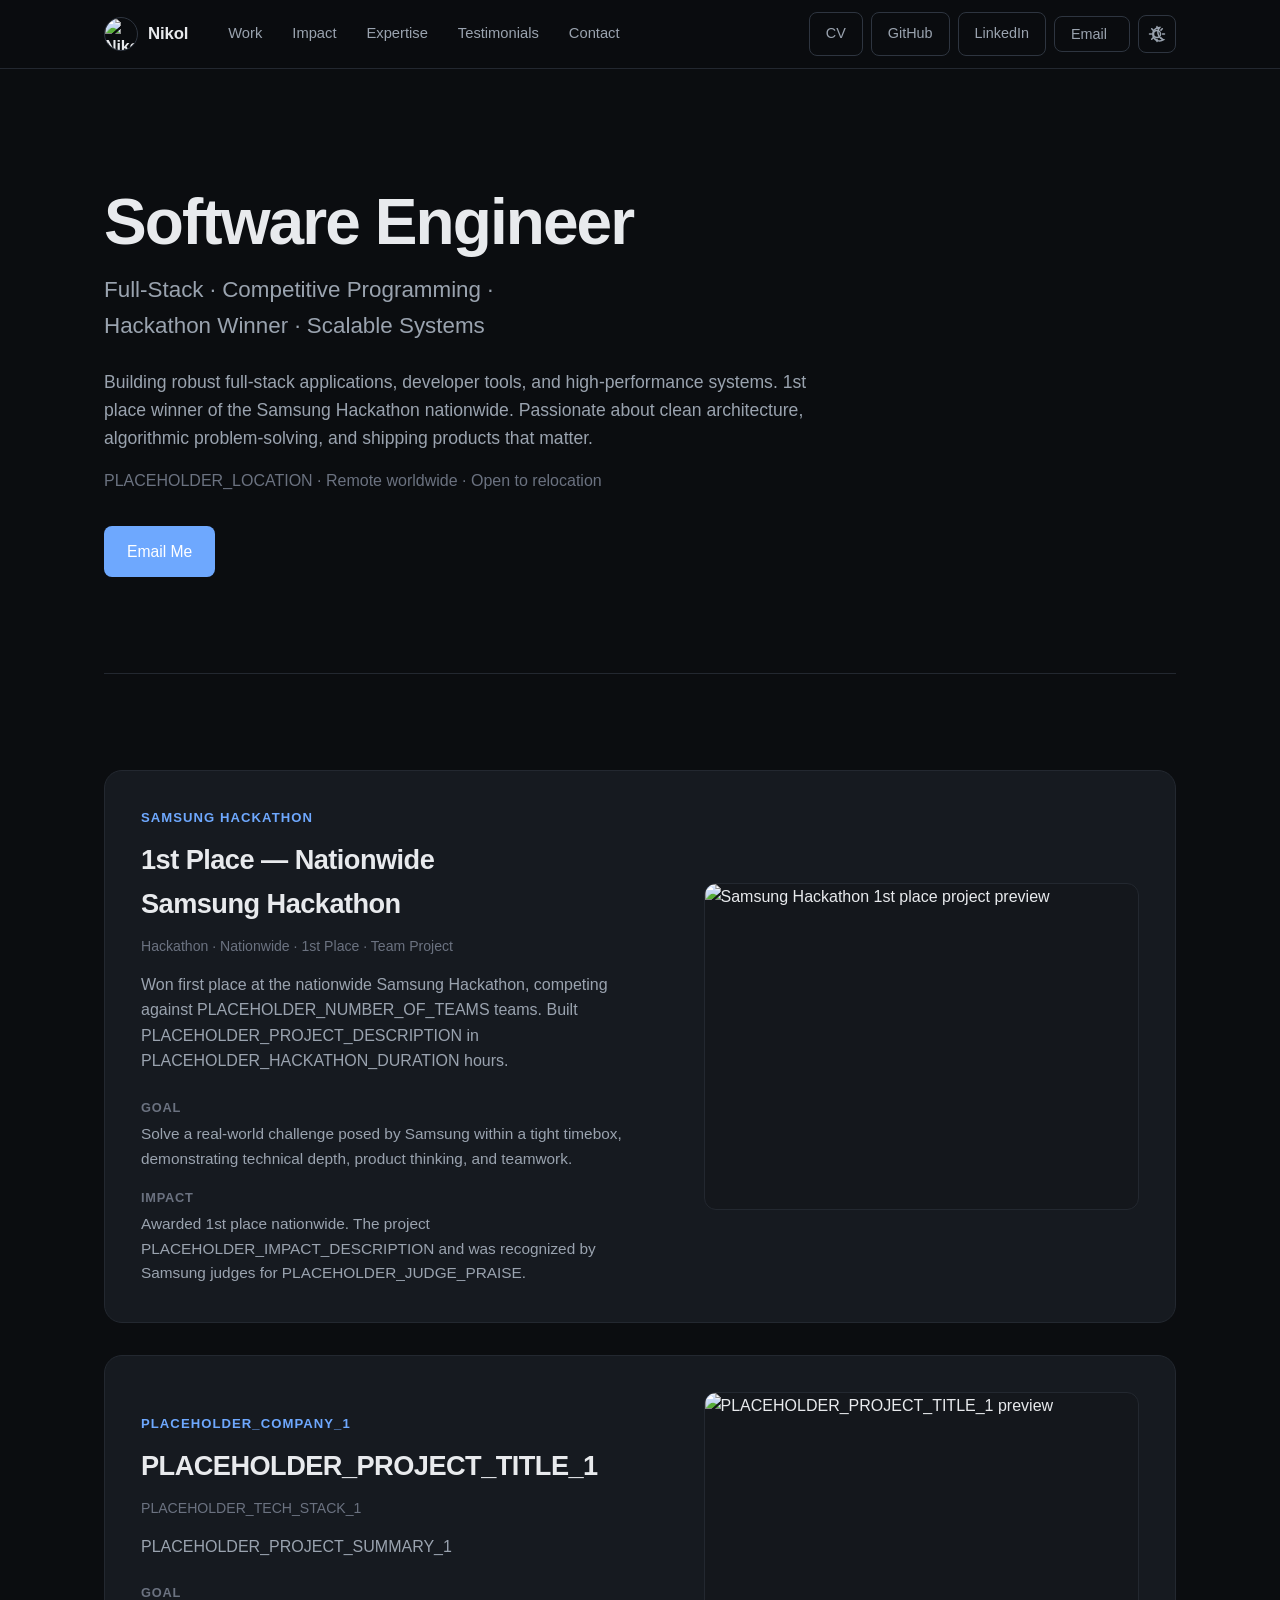
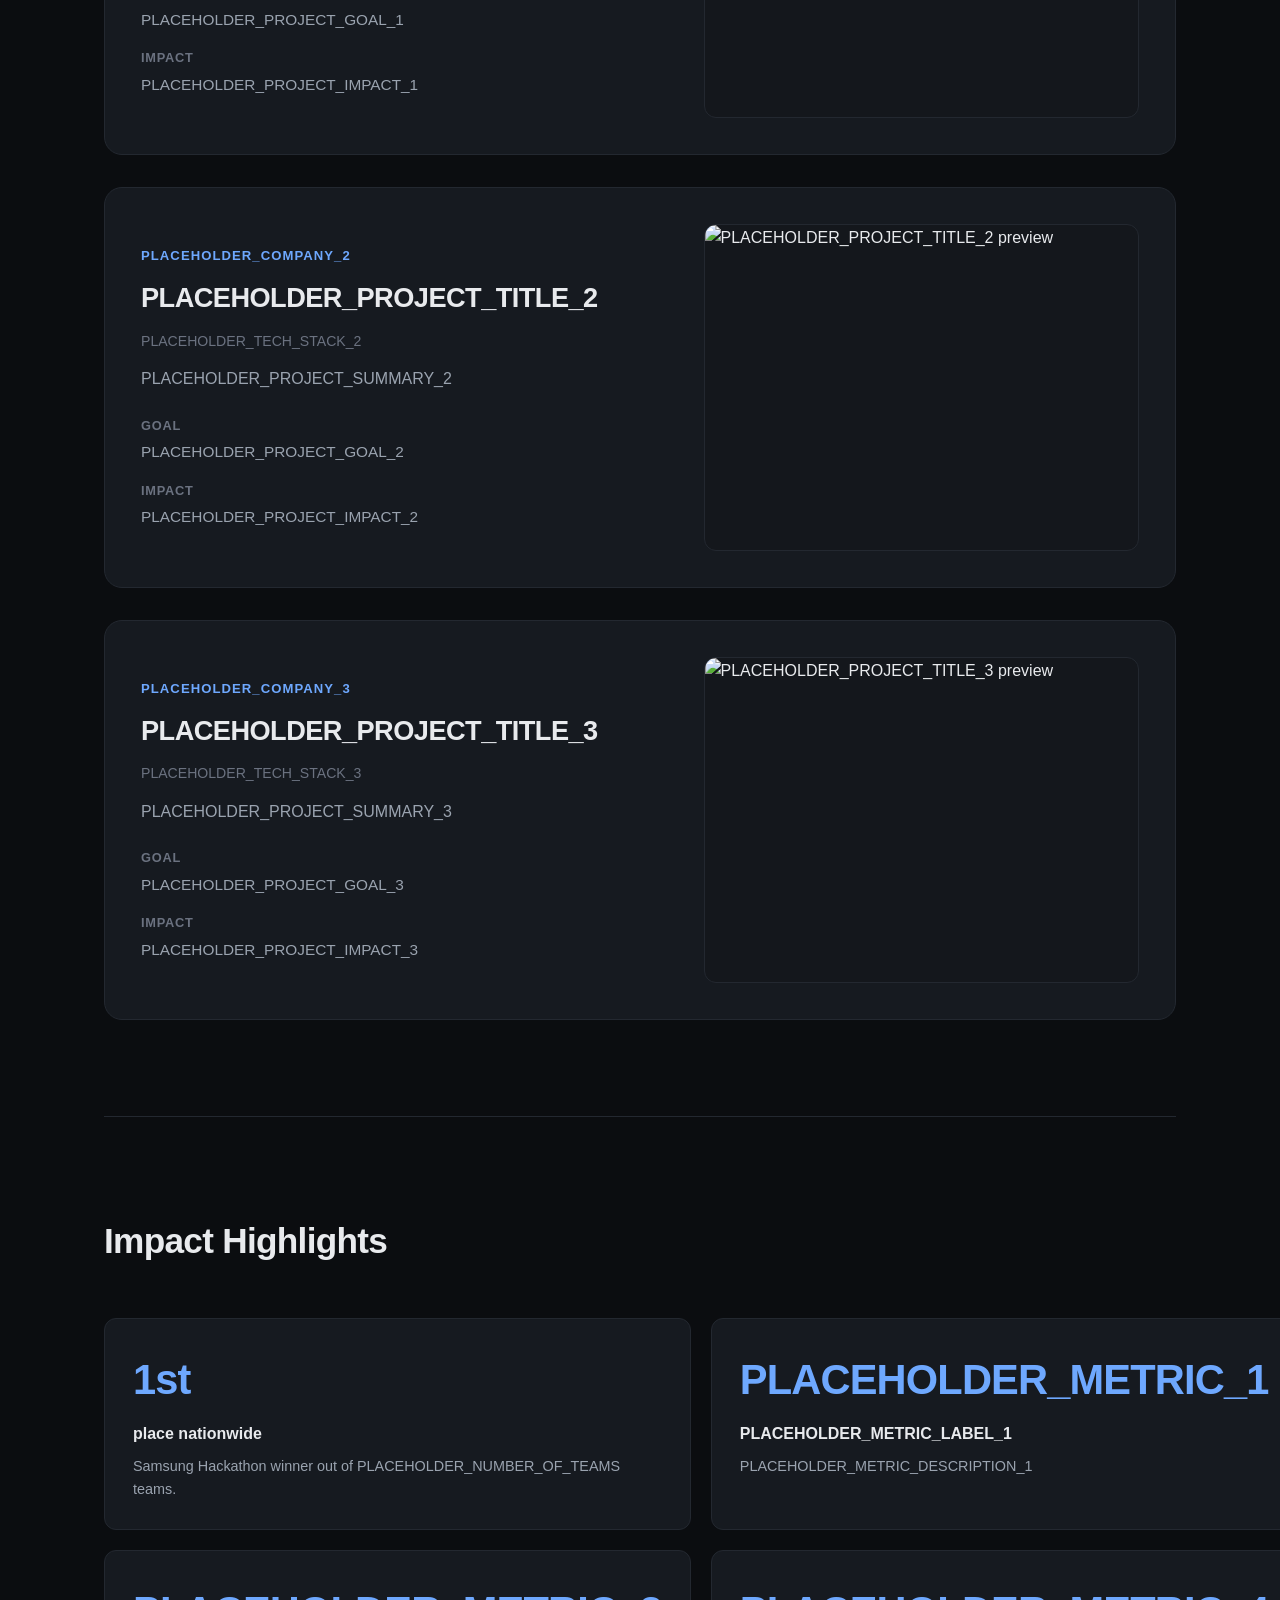
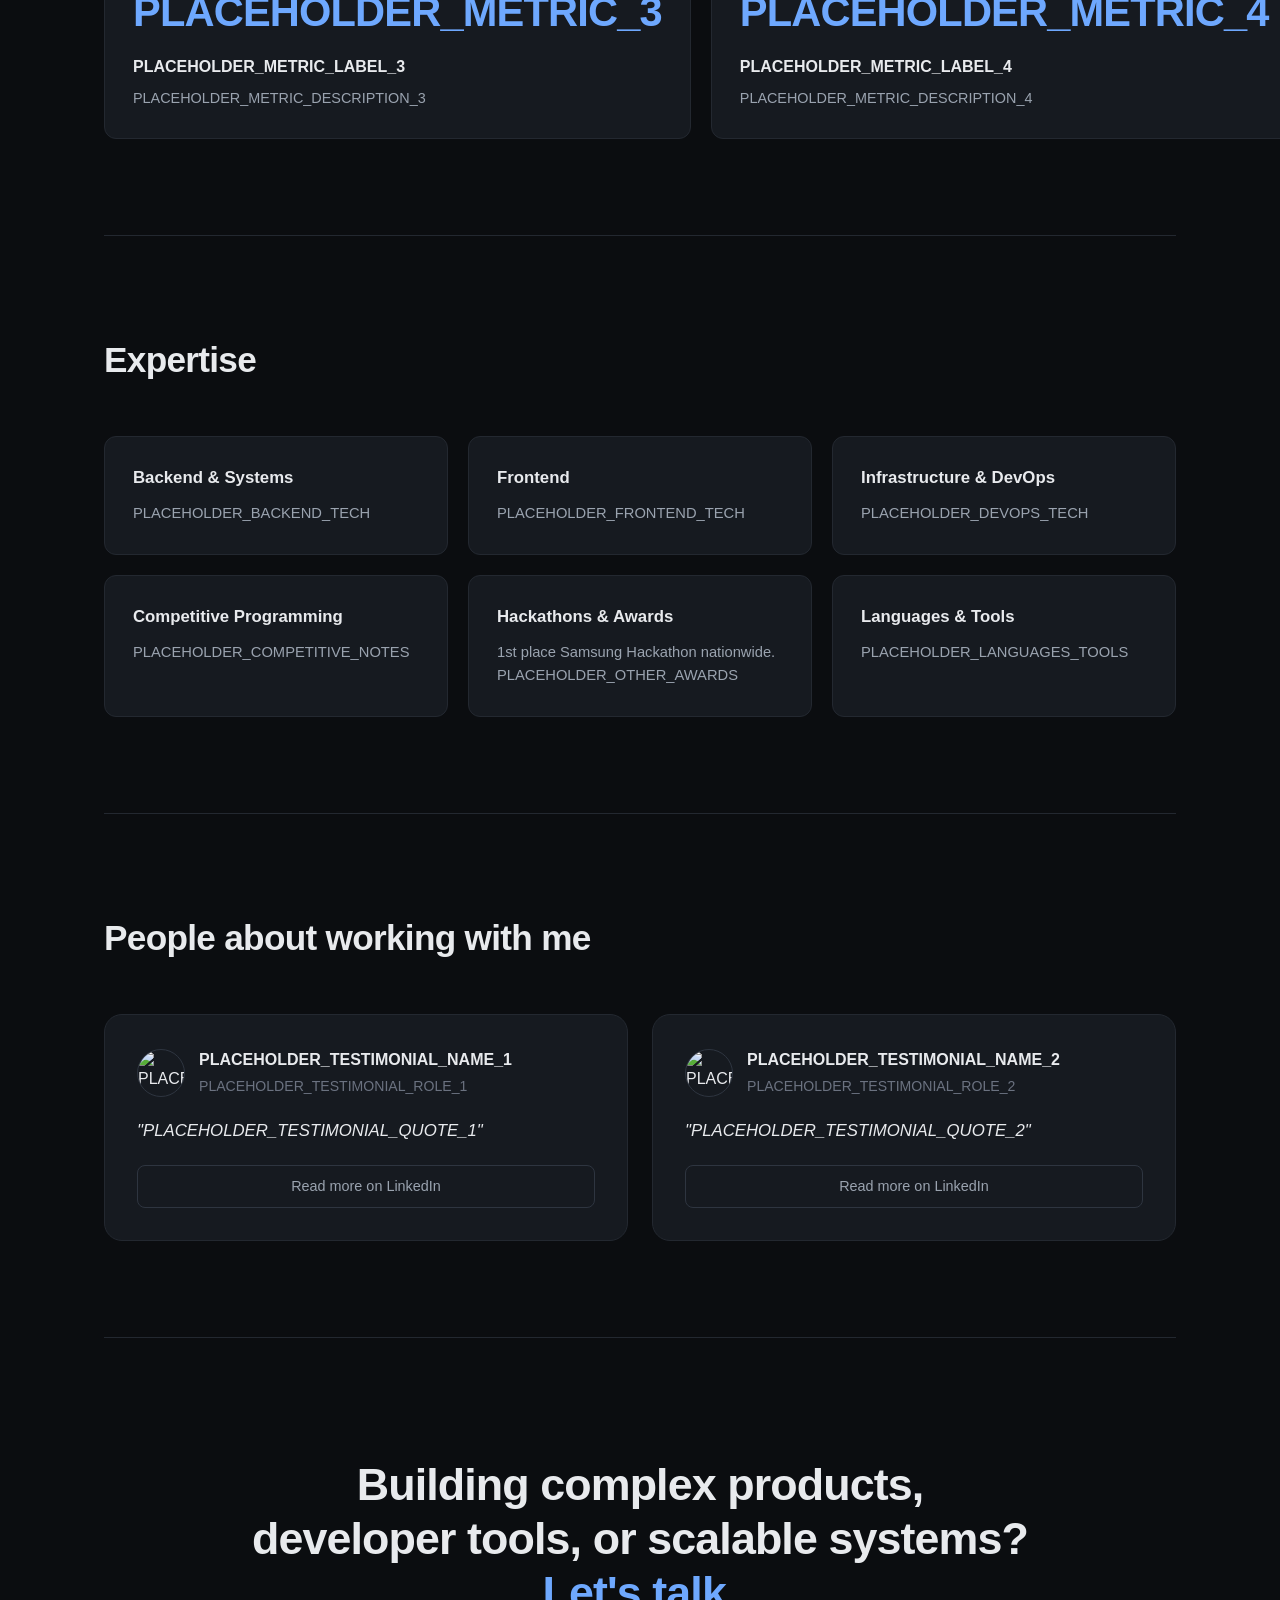
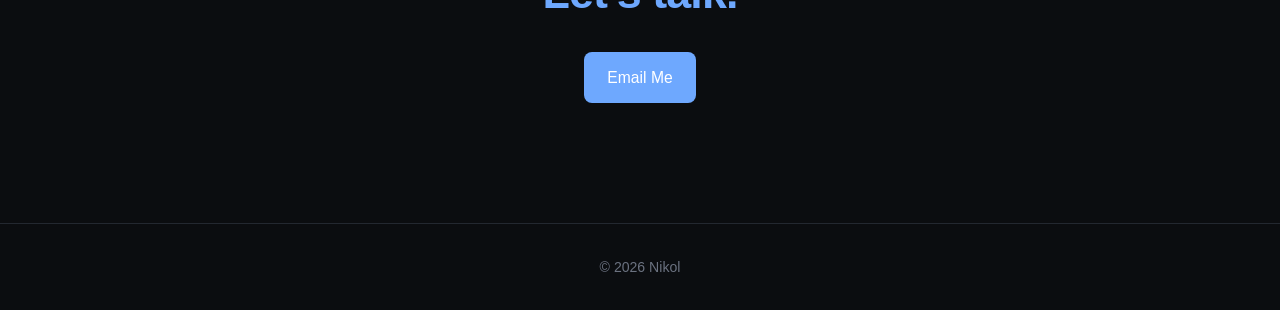
==== index.html @ 3303c915 "initial commit" ====
<!DOCTYPE html>
<html lang="en" data-theme="dark">

<head>
  <meta charset="UTF-8">
  <meta name="viewport" content="width=device-width, initial-scale=1">
  <title>Nikol — Software Engineer & Hackathon Winner</title>
  <meta name="description" content="Software engineer specializing in full-stack development, competitive programming, and award-winning hackathon projects. 1st place Samsung Hackathon nationwide.">
  <link rel="icon" type="image/png" href="./assets/images/favicon.png">
  <link rel="apple-touch-icon" href="./assets/images/favicon.png">
  <link rel="stylesheet" href="./css/style.css">
  <script>
    (() => {
      try {
        const storedTheme = window.localStorage.getItem('theme-preference');
        if (storedTheme === 'light' || storedTheme === 'dark') {
          document.documentElement.dataset.theme = storedTheme;
        } else {
          document.documentElement.removeAttribute('data-theme');
        }
      } catch {
        document.documentElement.removeAttribute('data-theme');
      }
    })();
  </script>
</head>

<body>
  <header class="site-header">
    <div class="header-inner">
      <a class="brand" href="./index.html" aria-label="Nikol home">
        <img class="brand-avatar" src="./assets/images/avatar.png" alt="Nikol">
        <span class="brand-name text-balance">Nikol</span>
      </a>
      <nav class="primary-nav" aria-label="Primary navigation">
        <a href="#work" class="nav-link">Work</a>
        <a href="#impact" class="nav-link">Impact</a>
        <a href="#expertise" class="nav-link">Expertise</a>
        <a href="#testimonials" class="nav-link">Testimonials</a>
        <a href="#contact" class="nav-link">Contact</a>
      </nav>
      <div class="header-actions" aria-label="Profile links">
        <a class="button button-ghost" href="./docs/" target="_blank" rel="noopener noreferrer">CV</a>
        <a class="button button-ghost" href="https://github.com/PLACEHOLDER_GITHUB_USERNAME" target="_blank" rel="noopener noreferrer">GitHub</a>
        <a class="button button-ghost" href="https://www.linkedin.com/in/PLACEHOLDER_LINKEDIN" target="_blank" rel="noopener noreferrer">LinkedIn</a>
        <button class="header-email-copy" type="button" aria-label="Copy email address" data-header-email-copy data-copy-email="PLACEHOLDER_EMAIL@example.com" data-copy-tooltip="Copy email" data-copy-state="">
          <span>Email</span>
          <span class="header-email-status" aria-live="polite" aria-atomic="true"></span>
        </button>
        <button type="button" class="theme-toggle" data-theme-toggle data-theme-state="dark" aria-label="Switch to light theme" title="Switch to light theme">
          <span class="theme-icon-stack" aria-hidden="true">
            <svg class="theme-icon theme-icon-sun" viewBox="0 0 20 20" fill="none">
              <circle cx="10" cy="10" r="3.5"></circle>
              <path d="M10 2.5v2M10 15.5v2M17.5 10h-2M4.5 10h-2M15.3 4.7l-1.4 1.4M6.1 13.9l-1.4 1.4M15.3 15.3l-1.4-1.4M6.1 6.1 4.7 4.7"></path>
            </svg>
            <svg class="theme-icon theme-icon-moon" viewBox="0 0 20 20" fill="none">
              <path d="M12.7 3.4a6.8 6.8 0 1 0 3.9 12.3A7.7 7.7 0 0 1 12.7 3.4Z"></path>
            </svg>
          </span>
        </button>
      </div>
      <div class="compact-actions">
        <button type="button" class="theme-toggle" data-theme-toggle data-theme-state="dark" aria-label="Switch to light theme" title="Switch to light theme">
          <span class="theme-icon-stack" aria-hidden="true">
            <svg class="theme-icon theme-icon-sun" viewBox="0 0 20 20" fill="none">
              <circle cx="10" cy="10" r="3.5"></circle>
              <path d="M10 2.5v2M10 15.5v2M17.5 10h-2M4.5 10h-2M15.3 4.7l-1.4 1.4M6.1 13.9l-1.4 1.4M15.3 15.3l-1.4-1.4M6.1 6.1 4.7 4.7"></path>
            </svg>
            <svg class="theme-icon theme-icon-moon" viewBox="0 0 20 20" fill="none">
              <path d="M12.7 3.4a6.8 6.8 0 1 0 3.9 12.3A7.7 7.7 0 0 1 12.7 3.4Z"></path>
            </svg>
          </span>
        </button>
        <button class="menu-toggle" type="button" aria-label="Open contact modal" aria-expanded="false" aria-controls="contact-dialog" data-contact-open>
          <span>Contacts +</span>
        </button>
      </div>
    </div>
  </header>

  <div class="contact-modal" id="contact-dialog" role="dialog" aria-modal="true" aria-labelledby="contact-dialog-title" data-contact-modal hidden>
    <div class="contact-modal-backdrop" data-contact-close></div>
    <div class="contact-modal-panel">
      <p id="contact-dialog-title" class="contact-modal-title">Contact</p>
      <button class="contact-modal-close" type="button" aria-label="Close contact modal" data-contact-close>Close —</button>
      <div class="contact-modal-links" aria-label="Contact links">
        <a class="contact-modal-item" href="./docs/" target="_blank" rel="noopener noreferrer" data-contact-link>CV</a>
        <a class="contact-modal-item" href="https://github.com/PLACEHOLDER_GITHUB_USERNAME" target="_blank" rel="noopener noreferrer" data-contact-link>GitHub</a>
        <a class="contact-modal-item" href="https://www.linkedin.com/in/PLACEHOLDER_LINKEDIN" target="_blank" rel="noopener noreferrer" data-contact-link>LinkedIn</a>
        <button class="contact-modal-item" type="button" data-contact-email-copy data-contact-email="PLACEHOLDER_EMAIL@example.com" aria-label="Copy email address">
          <span data-contact-email-label>Email</span>
          <span class="contact-modal-status" data-contact-email-status aria-live="polite" aria-atomic="true"></span>
        </button>
        <a class="contact-modal-item" href="https://t.me/PLACEHOLDER_TELEGRAM" target="_blank" rel="noopener noreferrer" data-contact-link>Telegram</a>
      </div>
    </div>
  </div>

  <main>
    <section class="hero" aria-labelledby="hero-title">
      <div class="hero-copy">
        <div class="hero-heading">
          <h1 id="hero-title" class="text-balance">Software&nbsp;Engineer</h1>
          <p class="hero-subheadline text-balance">Full-Stack · Competitive&nbsp;Programming · Hackathon&nbsp;Winner · Scalable&nbsp;Systems</p>
        </div>
        <p class="hero-body text-pretty">Building robust full-stack applications, developer tools, and high-performance systems. 1st place winner of the Samsung Hackathon nationwide. Passionate about clean architecture, algorithmic problem-solving, and shipping products that matter.</p>
        <p class="hero-availability text-body text-pretty">PLACEHOLDER_LOCATION · Remote worldwide · Open to relocation</p>
        <div class="hero-actions">
          <a class="button button-primary" href="mailto:PLACEHOLDER_EMAIL@example.com">Email Me</a>
        </div>
      </div>
    </section>

    <section class="page-section work-section" id="work" aria-labelledby="work-title">
      <h2 id="work-title" class="sr-only">Selected work</h2>
      <div class="case-list">

        <article class="case-card">
          <div class="case-text">
            <div class="case-intro">
              <p class="company-label">Samsung Hackathon</p>
              <h3 class="text-balance">1st Place — Nationwide Samsung Hackathon</h3>
              <p class="case-tags-text text-pretty">Hackathon · Nationwide · 1st Place · Team Project</p>
              <p class="case-summary text-pretty">Won first place at the nationwide Samsung Hackathon, competing against PLACEHOLDER_NUMBER_OF_TEAMS teams. Built PLACEHOLDER_PROJECT_DESCRIPTION in PLACEHOLDER_HACKATHON_DURATION hours.</p>
            </div>
            <dl>
              <div>
                <dt>Goal</dt>
                <dd class="text-pretty">Solve a real-world challenge posed by Samsung within a tight timebox, demonstrating technical depth, product thinking, and teamwork.</dd>
              </div>
              <div>
                <dt>Impact</dt>
                <dd class="text-pretty">Awarded 1st place nationwide. The project PLACEHOLDER_IMPACT_DESCRIPTION and was recognized by Samsung judges for PLACEHOLDER_JUDGE_PRAISE.</dd>
              </div>
            </dl>
          </div>
          <div class="case-media">
            <img src="./assets/images/cover-samsung-hackathon.png" alt="Samsung Hackathon 1st place project preview" loading="lazy">
          </div>
        </article>

        <article class="case-card">
          <div class="case-text">
            <div class="case-intro">
              <p class="company-label">PLACEHOLDER_COMPANY_1</p>
              <h3 class="text-balance">PLACEHOLDER_PROJECT_TITLE_1</h3>
              <p class="case-tags-text text-pretty">PLACEHOLDER_TECH_STACK_1</p>
              <p class="case-summary text-pretty">PLACEHOLDER_PROJECT_SUMMARY_1</p>
            </div>
            <dl>
              <div>
                <dt>Goal</dt>
                <dd class="text-pretty">PLACEHOLDER_PROJECT_GOAL_1</dd>
              </div>
              <div>
                <dt>Impact</dt>
                <dd class="text-pretty">PLACEHOLDER_PROJECT_IMPACT_1</dd>
              </div>
            </dl>
          </div>
          <div class="case-media">
            <img src="./assets/images/cover-project-1.png" alt="PLACEHOLDER_PROJECT_TITLE_1 preview" loading="lazy">
          </div>
        </article>

        <article class="case-card">
          <div class="case-text">
            <div class="case-intro">
              <p class="company-label">PLACEHOLDER_COMPANY_2</p>
              <h3 class="text-balance">PLACEHOLDER_PROJECT_TITLE_2</h3>
              <p class="case-tags-text text-pretty">PLACEHOLDER_TECH_STACK_2</p>
              <p class="case-summary text-pretty">PLACEHOLDER_PROJECT_SUMMARY_2</p>
            </div>
            <dl>
              <div>
                <dt>Goal</dt>
                <dd class="text-pretty">PLACEHOLDER_PROJECT_GOAL_2</dd>
              </div>
              <div>
                <dt>Impact</dt>
                <dd class="text-pretty">PLACEHOLDER_PROJECT_IMPACT_2</dd>
              </div>
            </dl>
          </div>
          <div class="case-media">
            <img src="./assets/images/cover-project-2.png" alt="PLACEHOLDER_PROJECT_TITLE_2 preview" loading="lazy">
          </div>
        </article>

        <article class="case-card">
          <div class="case-text">
            <div class="case-intro">
              <p class="company-label">PLACEHOLDER_COMPANY_3</p>
              <h3 class="text-balance">PLACEHOLDER_PROJECT_TITLE_3</h3>
              <p class="case-tags-text text-pretty">PLACEHOLDER_TECH_STACK_3</p>
              <p class="case-summary text-pretty">PLACEHOLDER_PROJECT_SUMMARY_3</p>
            </div>
            <dl>
              <div>
                <dt>Goal</dt>
                <dd class="text-pretty">PLACEHOLDER_PROJECT_GOAL_3</dd>
              </div>
              <div>
                <dt>Impact</dt>
                <dd class="text-pretty">PLACEHOLDER_PROJECT_IMPACT_3</dd>
              </div>
            </dl>
          </div>
          <div class="case-media">
            <img src="./assets/images/cover-project-3.png" alt="PLACEHOLDER_PROJECT_TITLE_3 preview" loading="lazy">
          </div>
        </article>

      </div>
    </section>

    <section class="page-section" id="impact" aria-labelledby="impact-title">
      <div class="section-header">
        <h2 id="impact-title" class="text-balance">Impact Highlights</h2>
      </div>
      <div class="impact-grid">
        <article class="impact-item">
          <strong class="text-balance">1st</strong>
          <h3 class="text-body text-balance">place nationwide</h3>
          <p class="text-pretty">Samsung Hackathon winner out of PLACEHOLDER_NUMBER_OF_TEAMS teams.</p>
        </article>
        <article class="impact-item">
          <strong class="text-balance">PLACEHOLDER_METRIC_1</strong>
          <h3 class="text-body text-balance">PLACEHOLDER_METRIC_LABEL_1</h3>
          <p class="text-pretty">PLACEHOLDER_METRIC_DESCRIPTION_1</p>
        </article>
        <article class="impact-item">
          <strong class="text-balance">PLACEHOLDER_METRIC_2</strong>
          <h3 class="text-body text-balance">PLACEHOLDER_METRIC_LABEL_2</h3>
          <p class="text-pretty">PLACEHOLDER_METRIC_DESCRIPTION_2</p>
        </article>
        <article class="impact-item">
          <strong class="text-balance">PLACEHOLDER_METRIC_3</strong>
          <h3 class="text-body text-balance">PLACEHOLDER_METRIC_LABEL_3</h3>
          <p class="text-pretty">PLACEHOLDER_METRIC_DESCRIPTION_3</p>
        </article>
        <article class="impact-item">
          <strong class="text-balance">PLACEHOLDER_METRIC_4</strong>
          <h3 class="text-body text-balance">PLACEHOLDER_METRIC_LABEL_4</h3>
          <p class="text-pretty">PLACEHOLDER_METRIC_DESCRIPTION_4</p>
        </article>
        <article class="impact-item">
          <strong class="text-balance">Full-Stack</strong>
          <h3 class="text-body text-balance">engineering</h3>
          <p class="text-pretty">End-to-end delivery from architecture to deployment.</p>
        </article>
      </div>
    </section>

    <section class="page-section" id="expertise" aria-labelledby="expertise-title">
      <div class="section-header">
        <h2 id="expertise-title" class="text-balance">Expertise</h2>
      </div>
      <div class="expertise-grid">
        <article class="expertise-item">
          <h3 class="text-body text-balance">Backend & Systems</h3>
          <p class="text-pretty">PLACEHOLDER_BACKEND_TECH</p>
        </article>
        <article class="expertise-item">
          <h3 class="text-body text-balance">Frontend</h3>
          <p class="text-pretty">PLACEHOLDER_FRONTEND_TECH</p>
        </article>
        <article class="expertise-item">
          <h3 class="text-body text-balance">Infrastructure & DevOps</h3>
          <p class="text-pretty">PLACEHOLDER_DEVOPS_TECH</p>
        </article>
        <article class="expertise-item">
          <h3 class="text-body text-balance">Competitive Programming</h3>
          <p class="text-pretty">PLACEHOLDER_COMPETITIVE_NOTES</p>
        </article>
        <article class="expertise-item">
          <h3 class="text-body text-balance">Hackathons & Awards</h3>
          <p class="text-pretty">1st place Samsung Hackathon nationwide. PLACEHOLDER_OTHER_AWARDS</p>
        </article>
        <article class="expertise-item">
          <h3 class="text-body text-balance">Languages & Tools</h3>
          <p class="text-pretty">PLACEHOLDER_LANGUAGES_TOOLS</p>
        </article>
      </div>
    </section>

    <section class="page-section testimonials-section" id="testimonials" aria-labelledby="testimonials-title">
      <div class="section-header">
        <h2 id="testimonials-title" class="text-balance">People about working with me</h2>
      </div>
      <div class="testimonial-list">
        <figure class="testimonial-card">
          <figcaption class="testimonial-person">
            <img class="testimonial-avatar" src="./assets/images/avatar-testimonial-1.png" alt="PLACEHOLDER_TESTIMONIAL_NAME_1" loading="lazy">
            <span>
              <strong class="text-balance">PLACEHOLDER_TESTIMONIAL_NAME_1</strong>
              <span class="text-pretty">PLACEHOLDER_TESTIMONIAL_ROLE_1</span>
            </span>
          </figcaption>
          <blockquote>
            <p class="text-pretty">"PLACEHOLDER_TESTIMONIAL_QUOTE_1"</p>
          </blockquote>
          <a class="button button-ghost" href="https://www.linkedin.com/in/PLACEHOLDER_LINKEDIN" target="_blank" rel="noopener noreferrer">Read more on LinkedIn</a>
        </figure>
        <figure class="testimonial-card">
          <figcaption class="testimonial-person">
            <img class="testimonial-avatar" src="./assets/images/avatar-testimonial-2.png" alt="PLACEHOLDER_TESTIMONIAL_NAME_2" loading="lazy">
            <span>
              <strong class="text-balance">PLACEHOLDER_TESTIMONIAL_NAME_2</strong>
              <span class="text-pretty">PLACEHOLDER_TESTIMONIAL_ROLE_2</span>
            </span>
          </figcaption>
          <blockquote>
            <p class="text-pretty">"PLACEHOLDER_TESTIMONIAL_QUOTE_2"</p>
          </blockquote>
          <a class="button button-ghost" href="https://www.linkedin.com/in/PLACEHOLDER_LINKEDIN" target="_blank" rel="noopener noreferrer">Read more on LinkedIn</a>
        </figure>
      </div>
    </section>

    <section class="cta-section" id="contact" aria-labelledby="cta-title">
      <div class="cta-heading">
        <h2 id="cta-title" class="text-balance">
          Building complex products,<br>
          developer tools, or scalable systems?<br>
          <span class="cta-accent">Let's talk.</span>
        </h2>
      </div>
      <a class="button button-primary" href="mailto:PLACEHOLDER_EMAIL@example.com">Email Me</a>
    </section>
  </main>

  <footer class="site-footer">
    <p>© 2026 Nikol</p>
  </footer>

  <script src="./js/main.js"></script>
</body>

</html>
---- css/style.css ----
/* ===== Design tokens ===== */
:root {
  --font-sans: "Inter", -apple-system, BlinkMacSystemFont, "Segoe UI", Roboto, Helvetica, Arial, sans-serif;
  --radius-sm: 8px;
  --radius-md: 12px;
  --radius-lg: 18px;
  --radius-xl: 28px;
  --max-width: 1120px;
  --header-height: 68px;
  --transition: 200ms cubic-bezier(0.4, 0, 0.2, 1);
}

/* Dark theme (default) */
:root,
[data-theme="dark"] {
  --bg: #0b0d10;
  --bg-elevated: #14171c;
  --bg-card: #161a20;
  --bg-card-hover: #1b2027;
  --border: #232830;
  --border-strong: #2e3540;
  --text: #e8eaed;
  --text-muted: #9aa3af;
  --text-subtle: #6b7280;
  --accent: #6ea8fe;
  --accent-strong: #4c8ef0;
  --accent-soft: rgba(110, 168, 254, 0.12);
  --shadow: 0 8px 30px rgba(0, 0, 0, 0.35);
  --shadow-sm: 0 2px 8px rgba(0, 0, 0, 0.25);
}

[data-theme="light"] {
  --bg: #f7f8fa;
  --bg-elevated: #ffffff;
  --bg-card: #ffffff;
  --bg-card-hover: #f3f5f8;
  --border: #e4e7ec;
  --border-strong: #d0d5dd;
  --text: #1a1f26;
  --text-muted: #5b6470;
  --text-subtle: #8a93a0;
  --accent: #2c6fd0;
  --accent-strong: #1f5bb5;
  --accent-soft: rgba(44, 111, 208, 0.1);
  --shadow: 0 8px 30px rgba(15, 23, 42, 0.08);
  --shadow-sm: 0 2px 8px rgba(15, 23, 42, 0.06);
}

/* ===== Reset ===== */
*,
*::before,
*::after {
  box-sizing: border-box;
  margin: 0;
  padding: 0;
}

html {
  scroll-behavior: smooth;
  scroll-padding-top: var(--header-height);
}

body {
  font-family: var(--font-sans);
  background: var(--bg);
  color: var(--text);
  line-height: 1.6;
  -webkit-font-smoothing: antialiased;
  -moz-osx-font-smoothing: grayscale;
  transition: background var(--transition), color var(--transition);
}

body.is-scroll-locked {
  overflow: hidden;
}

img {
  max-width: 100%;
  display: block;
}

a {
  color: inherit;
  text-decoration: none;
}

.sr-only {
  position: absolute;
  width: 1px;
  height: 1px;
  padding: 0;
  margin: -1px;
  overflow: hidden;
  clip: rect(0, 0, 0, 0);
  white-space: nowrap;
  border: 0;
}

.text-balance {
  text-wrap: balance;
}

.text-pretty {
  text-wrap: pretty;
}

.text-body {
  font-size: 1rem;
}

/* ===== Layout ===== */
main {
  max-width: var(--max-width);
  margin: 0 auto;
  padding: 0 24px;
}

.page-section {
  padding: 96px 0;
  border-top: 1px solid var(--border);
}

.section-header {
  margin-bottom: 48px;
}

.section-header h2 {
  font-size: clamp(1.6rem, 3vw, 2.2rem);
  font-weight: 700;
  letter-spacing: -0.02em;
}

/* ===== Header ===== */
.site-header {
  position: sticky;
  top: 0;
  z-index: 100;
  background: color-mix(in srgb, var(--bg) 85%, transparent);
  backdrop-filter: blur(12px);
  -webkit-backdrop-filter: blur(12px);
  border-bottom: 1px solid var(--border);
}

.header-inner {
  max-width: var(--max-width);
  margin: 0 auto;
  padding: 0 24px;
  height: var(--header-height);
  display: flex;
  align-items: center;
  gap: 20px;
}

.brand {
  display: flex;
  align-items: center;
  gap: 10px;
  font-weight: 700;
  letter-spacing: -0.01em;
}

.brand-avatar {
  width: 34px;
  height: 34px;
  border-radius: 50%;
  object-fit: cover;
  border: 1px solid var(--border-strong);
}

.brand-name {
  font-size: 1.05rem;
}

.primary-nav {
  display: flex;
  gap: 6px;
  margin-left: 8px;
}

.nav-link {
  padding: 8px 12px;
  border-radius: var(--radius-sm);
  font-size: 0.92rem;
  color: var(--text-muted);
  transition: color var(--transition), background var(--transition);
}

.nav-link:hover {
  color: var(--text);
  background: var(--bg-card-hover);
}

.header-actions {
  margin-left: auto;
  display: flex;
  align-items: center;
  gap: 8px;
}

.compact-actions {
  margin-left: auto;
  display: none;
  align-items: center;
  gap: 8px;
}

/* ===== Buttons ===== */
.button {
  display: inline-flex;
  align-items: center;
  justify-content: center;
  padding: 9px 16px;
  border-radius: var(--radius-sm);
  font-size: 0.9rem;
  font-weight: 500;
  border: 1px solid transparent;
  cursor: pointer;
  transition: background var(--transition), border-color var(--transition), color var(--transition), transform var(--transition);
  white-space: nowrap;
}

.button:hover {
  transform: translateY(-1px);
}

.button-primary {
  background: var(--accent);
  color: #fff;
  padding: 12px 22px;
  font-size: 0.98rem;
}

.button-primary:hover {
  background: var(--accent-strong);
}

.button-ghost {
  background: transparent;
  border-color: var(--border-strong);
  color: var(--text-muted);
}

.button-ghost:hover {
  border-color: var(--accent);
  color: var(--text);
}

/* ===== Email copy button ===== */
.header-email-copy {
  display: inline-flex;
  align-items: center;
  gap: 6px;
  padding: 9px 16px;
  border-radius: var(--radius-sm);
  font-size: 0.9rem;
  font-weight: 500;
  border: 1px solid var(--border-strong);
  background: transparent;
  color: var(--text-muted);
  cursor: pointer;
  transition: border-color var(--transition), color var(--transition);
}

.header-email-copy:hover {
  border-color: var(--accent);
  color: var(--text);
}

.header-email-status {
  font-size: 0.8rem;
  color: var(--accent);
}

/* ===== Theme toggle ===== */
.theme-toggle {
  display: inline-flex;
  align-items: center;
  justify-content: center;
  width: 38px;
  height: 38px;
  border-radius: var(--radius-sm);
  border: 1px solid var(--border-strong);
  background: transparent;
  color: var(--text-muted);
  cursor: pointer;
  transition: border-color var(--transition), color var(--transition);
}

.theme-toggle:hover {
  border-color: var(--accent);
  color: var(--text);
}

.theme-icon-stack {
  position: relative;
  width: 20px;
  height: 20px;
}

.theme-icon {
  position: absolute;
  inset: 0;
  width: 20px;
  height: 20px;
  stroke: currentColor;
  stroke-width: 1.5;
  stroke-linecap: round;
  transition: opacity var(--transition), transform var(--transition);
}

[data-theme="dark"] .theme-icon-sun {
  opacity: 1;
  transform: rotate(0) scale(1);
}

[data-theme="dark"] .theme-icon-moon {
  opacity: 0;
  transform: rotate(-90deg) scale(0.5);
}

[data-theme="light"] .theme-icon-sun {
  opacity: 0;
  transform: rotate(90deg) scale(0.5);
}

[data-theme="light"] .theme-icon-moon {
  opacity: 1;
  transform: rotate(0) scale(1);
}

/* ===== Contact modal ===== */
.contact-modal[hidden] {
  display: none;
}

.contact-modal {
  position: fixed;
  inset: 0;
  z-index: 200;
  display: flex;
  align-items: center;
  justify-content: center;
}

.contact-modal-backdrop {
  position: absolute;
  inset: 0;
  background: rgba(0, 0, 0, 0.5);
  backdrop-filter: blur(4px);
}

.contact-modal-panel {
  position: relative;
  background: var(--bg-elevated);
  border: 1px solid var(--border);
  border-radius: var(--radius-lg);
  padding: 28px;
  width: min(420px, 90vw);
  box-shadow: var(--shadow);
}

.contact-modal-title {
  font-size: 1.3rem;
  font-weight: 700;
  margin-bottom: 20px;
}

.contact-modal-close {
  position: absolute;
  top: 18px;
  right: 18px;
  background: transparent;
  border: none;
  color: var(--text-muted);
  cursor: pointer;
  font-size: 0.9rem;
}

.contact-modal-close:hover {
  color: var(--text);
}

.contact-modal-links {
  display: flex;
  flex-direction: column;
  gap: 8px;
}

.contact-modal-item {
  display: flex;
  align-items: center;
  justify-content: space-between;
  gap: 8px;
  padding: 14px 16px;
  border-radius: var(--radius-sm);
  border: 1px solid var(--border);
  background: var(--bg-card);
  color: var(--text);
  font-size: 0.95rem;
  cursor: pointer;
  transition: border-color var(--transition), background var(--transition);
}

.contact-modal-item:hover {
  border-color: var(--accent);
  background: var(--bg-card-hover);
}

.contact-modal-status {
  font-size: 0.8rem;
  color: var(--accent);
}

/* ===== Hero ===== */
.hero {
  padding: 120px 0 96px;
}

.hero-copy {
  max-width: 720px;
}

.hero-heading {
  margin-bottom: 24px;
}

.hero-heading h1 {
  font-size: clamp(2.4rem, 6vw, 4rem);
  font-weight: 800;
  letter-spacing: -0.03em;
  line-height: 1.05;
  margin-bottom: 16px;
}

.hero-subheadline {
  font-size: clamp(1.05rem, 2.2vw, 1.4rem);
  color: var(--text-muted);
  font-weight: 500;
}

.hero-body {
  font-size: 1.1rem;
  color: var(--text-muted);
  margin-bottom: 16px;
}

.hero-availability {
  color: var(--text-subtle);
  margin-bottom: 32px;
}

.hero-actions {
  display: flex;
  gap: 12px;
  flex-wrap: wrap;
}

/* ===== Case cards ===== */
.case-list {
  display: flex;
  flex-direction: column;
  gap: 32px;
}

.case-card {
  display: grid;
  grid-template-columns: 1.2fr 1fr;
  gap: 40px;
  align-items: center;
  padding: 36px;
  border: 1px solid var(--border);
  border-radius: var(--radius-lg);
  background: var(--bg-card);
  transition: border-color var(--transition), background var(--transition);
}

.case-card:hover {
  border-color: var(--border-strong);
  background: var(--bg-card-hover);
}

.case-card-link {
  position: absolute;
  inset: 0;
  z-index: 1;
}

.case-card:has(.case-card-link) {
  cursor: pointer;
}

.case-text {
  display: flex;
  flex-direction: column;
  gap: 24px;
}

.company-label {
  font-size: 0.82rem;
  font-weight: 600;
  text-transform: uppercase;
  letter-spacing: 0.08em;
  color: var(--accent);
  margin-bottom: 10px;
}

.case-intro h3 {
  font-size: clamp(1.3rem, 2.5vw, 1.7rem);
  font-weight: 700;
  letter-spacing: -0.02em;
  margin-bottom: 10px;
}

.case-tags-text {
  font-size: 0.88rem;
  color: var(--text-subtle);
  margin-bottom: 14px;
}

.case-summary {
  color: var(--text-muted);
}

.case-text dl {
  display: flex;
  flex-direction: column;
  gap: 16px;
}

.case-text dt {
  font-size: 0.8rem;
  font-weight: 600;
  text-transform: uppercase;
  letter-spacing: 0.06em;
  color: var(--text-subtle);
  margin-bottom: 4px;
}

.case-text dd {
  color: var(--text-muted);
  font-size: 0.96rem;
}

.case-media {
  border-radius: var(--radius-md);
  overflow: hidden;
  border: 1px solid var(--border);
  aspect-ratio: 4 / 3;
  background: var(--bg-elevated);
}

.case-media img {
  width: 100%;
  height: 100%;
  object-fit: cover;
}

/* ===== Impact grid ===== */
.impact-grid {
  display: grid;
  grid-template-columns: repeat(3, 1fr);
  gap: 20px;
}

.impact-item {
  padding: 28px;
  border: 1px solid var(--border);
  border-radius: var(--radius-md);
  background: var(--bg-card);
  transition: border-color var(--transition);
}

.impact-item:hover {
  border-color: var(--border-strong);
}

.impact-item strong {
  display: block;
  font-size: clamp(1.8rem, 4vw, 2.6rem);
  font-weight: 800;
  letter-spacing: -0.02em;
  color: var(--accent);
  margin-bottom: 8px;
}

.impact-item h3 {
  font-size: 1rem;
  font-weight: 600;
  margin-bottom: 8px;
}

.impact-item p {
  font-size: 0.9rem;
  color: var(--text-muted);
}

/* ===== Expertise grid ===== */
.expertise-grid {
  display: grid;
  grid-template-columns: repeat(3, 1fr);
  gap: 20px;
}

.expertise-item {
  padding: 28px;
  border: 1px solid var(--border);
  border-radius: var(--radius-md);
  background: var(--bg-card);
}

.expertise-item h3 {
  font-size: 1.05rem;
  font-weight: 600;
  margin-bottom: 10px;
}

.expertise-item p {
  font-size: 0.92rem;
  color: var(--text-muted);
}

/* ===== Testimonials ===== */
.testimonial-list {
  display: grid;
  grid-template-columns: repeat(2, 1fr);
  gap: 24px;
}

.testimonial-card {
  padding: 32px;
  border: 1px solid var(--border);
  border-radius: var(--radius-lg);
  background: var(--bg-card);
  display: flex;
  flex-direction: column;
  gap: 20px;
}

.testimonial-person {
  display: flex;
  align-items: center;
  gap: 14px;
}

.testimonial-avatar {
  width: 48px;
  height: 48px;
  border-radius: 50%;
  object-fit: cover;
  border: 1px solid var(--border-strong);
}

.testimonial-person strong {
  display: block;
  font-size: 1rem;
}

.testimonial-person .text-pretty {
  font-size: 0.88rem;
  color: var(--text-subtle);
}

.testimonial-card blockquote p {
  font-size: 1.05rem;
  color: var(--text);
  font-style: italic;
}

/* ===== CTA ===== */
.cta-section {
  padding: 120px 0;
  text-align: center;
  border-top: 1px solid var(--border);
}

.cta-heading {
  margin-bottom: 32px;
}

.cta-heading h2 {
  font-size: clamp(1.8rem, 4vw, 2.8rem);
  font-weight: 800;
  letter-spacing: -0.02em;
  line-height: 1.2;
}

.cta-accent {
  color: var(--accent);
}

/* ===== Footer ===== */
.site-footer {
  border-top: 1px solid var(--border);
  padding: 32px 24px;
  text-align: center;
  color: var(--text-subtle);
  font-size: 0.88rem;
}

/* ===== Responsive ===== */
@media (max-width: 880px) {

  .primary-nav,
  .header-actions {
    display: none;
  }

  .compact-actions {
    display: flex;
  }

  .case-card {
    grid-template-columns: 1fr;
    gap: 24px;
    padding: 24px;
  }

  .impact-grid,
  .expertise-grid {
    grid-template-columns: repeat(2, 1fr);
  }

  .testimonial-list {
    grid-template-columns: 1fr;
  }

  .page-section {
    padding: 64px 0;
  }

  .hero {
    padding: 80px 0 64px;
  }
}

@media (max-width: 560px) {

  .impact-grid,
  .expertise-grid {
    grid-template-columns: 1fr;
  }

  main {
    padding: 0 16px;
  }

  .header-inner {
    padding: 0 16px;
  }
}

@media (prefers-reduced-motion: reduce) {

  *,
  *::before,
  *::after {
    animation-duration: 0.01ms !important;
    transition-duration: 0.01ms !important;
  }

  html {
    scroll-behavior: auto;
  }
}
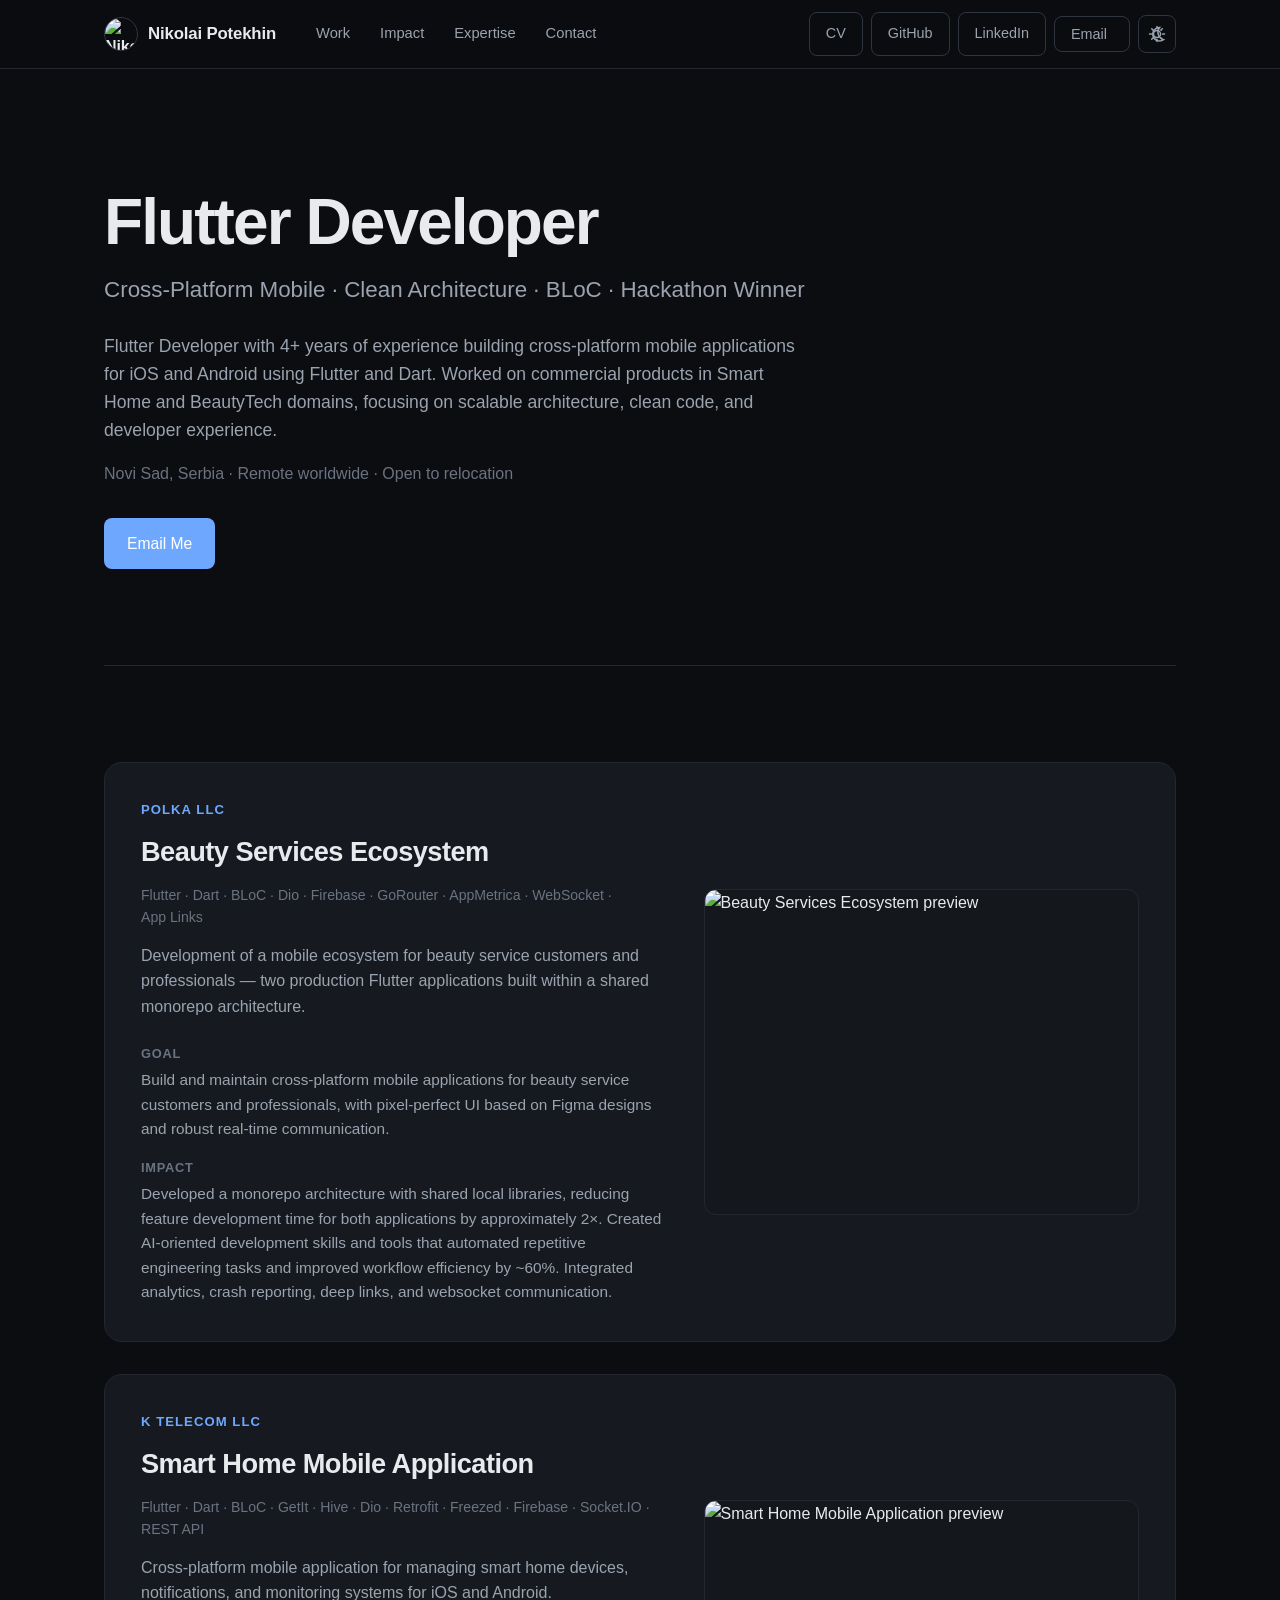
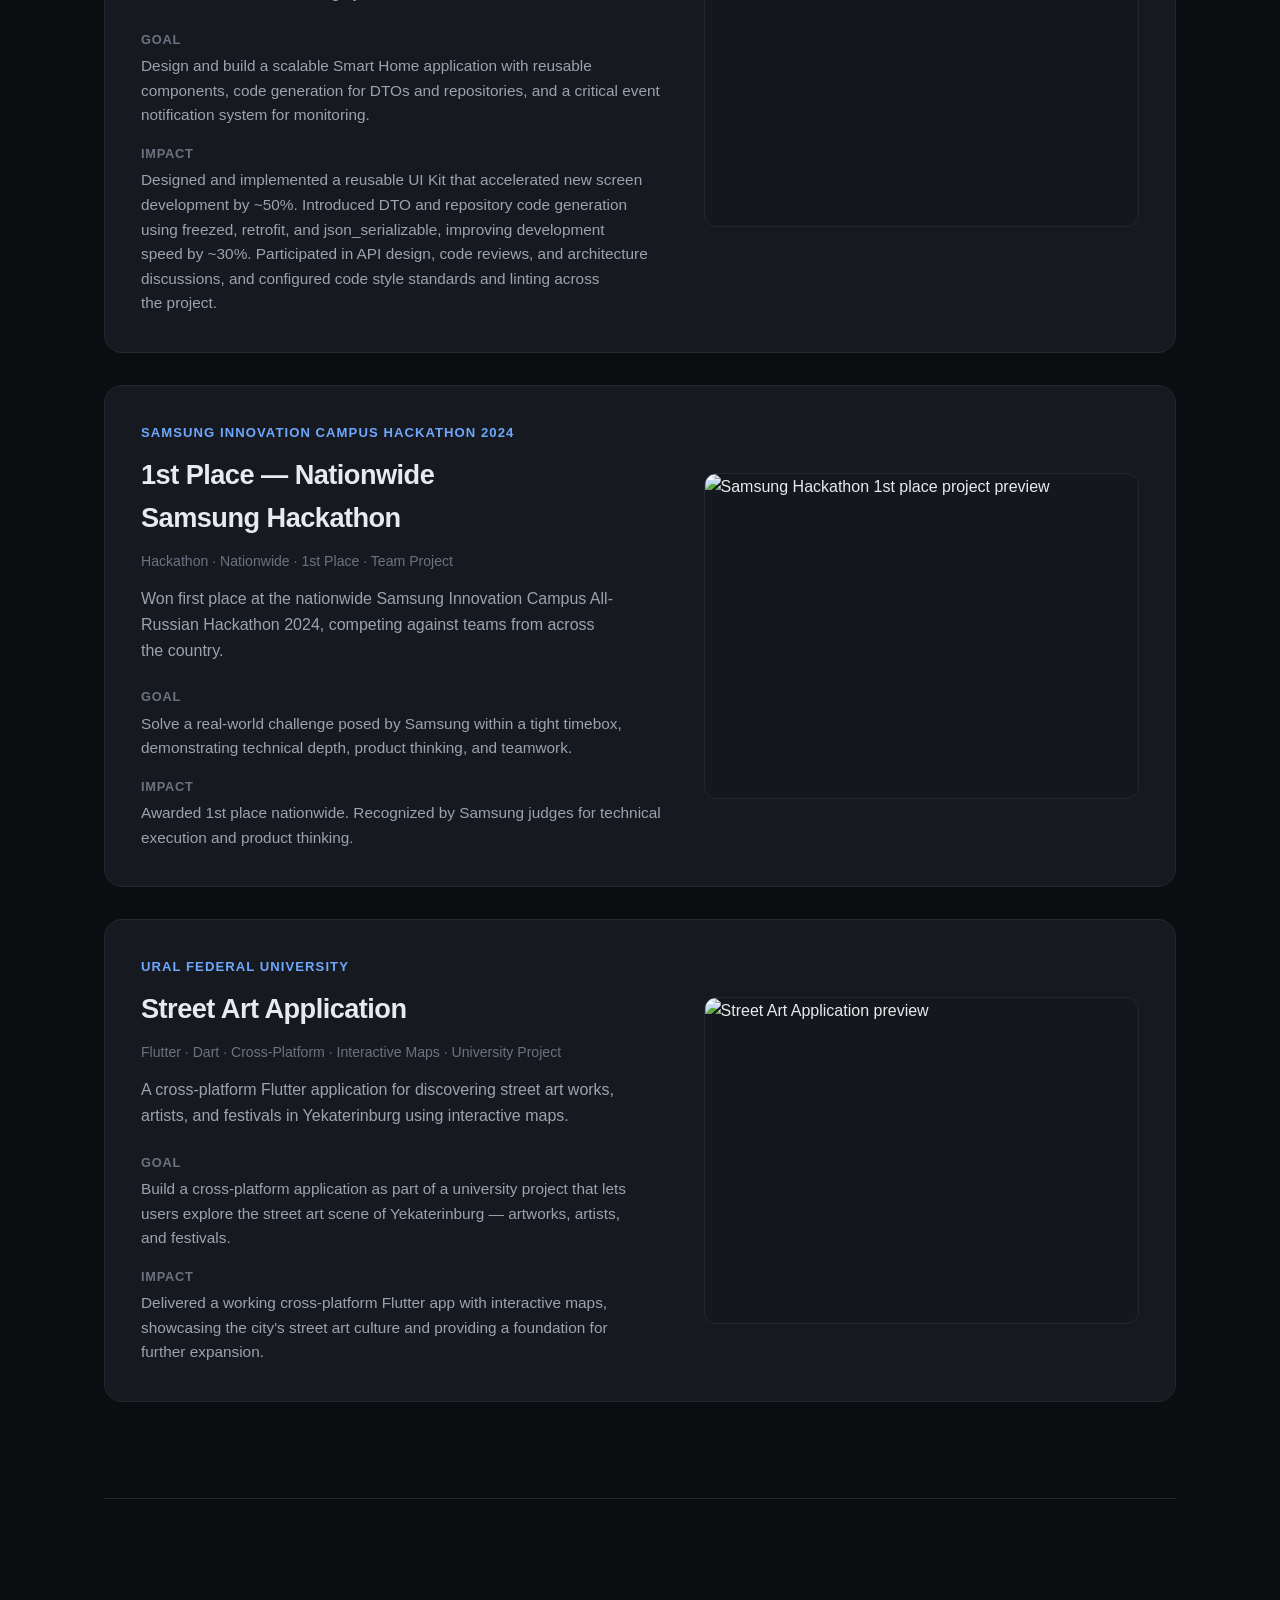
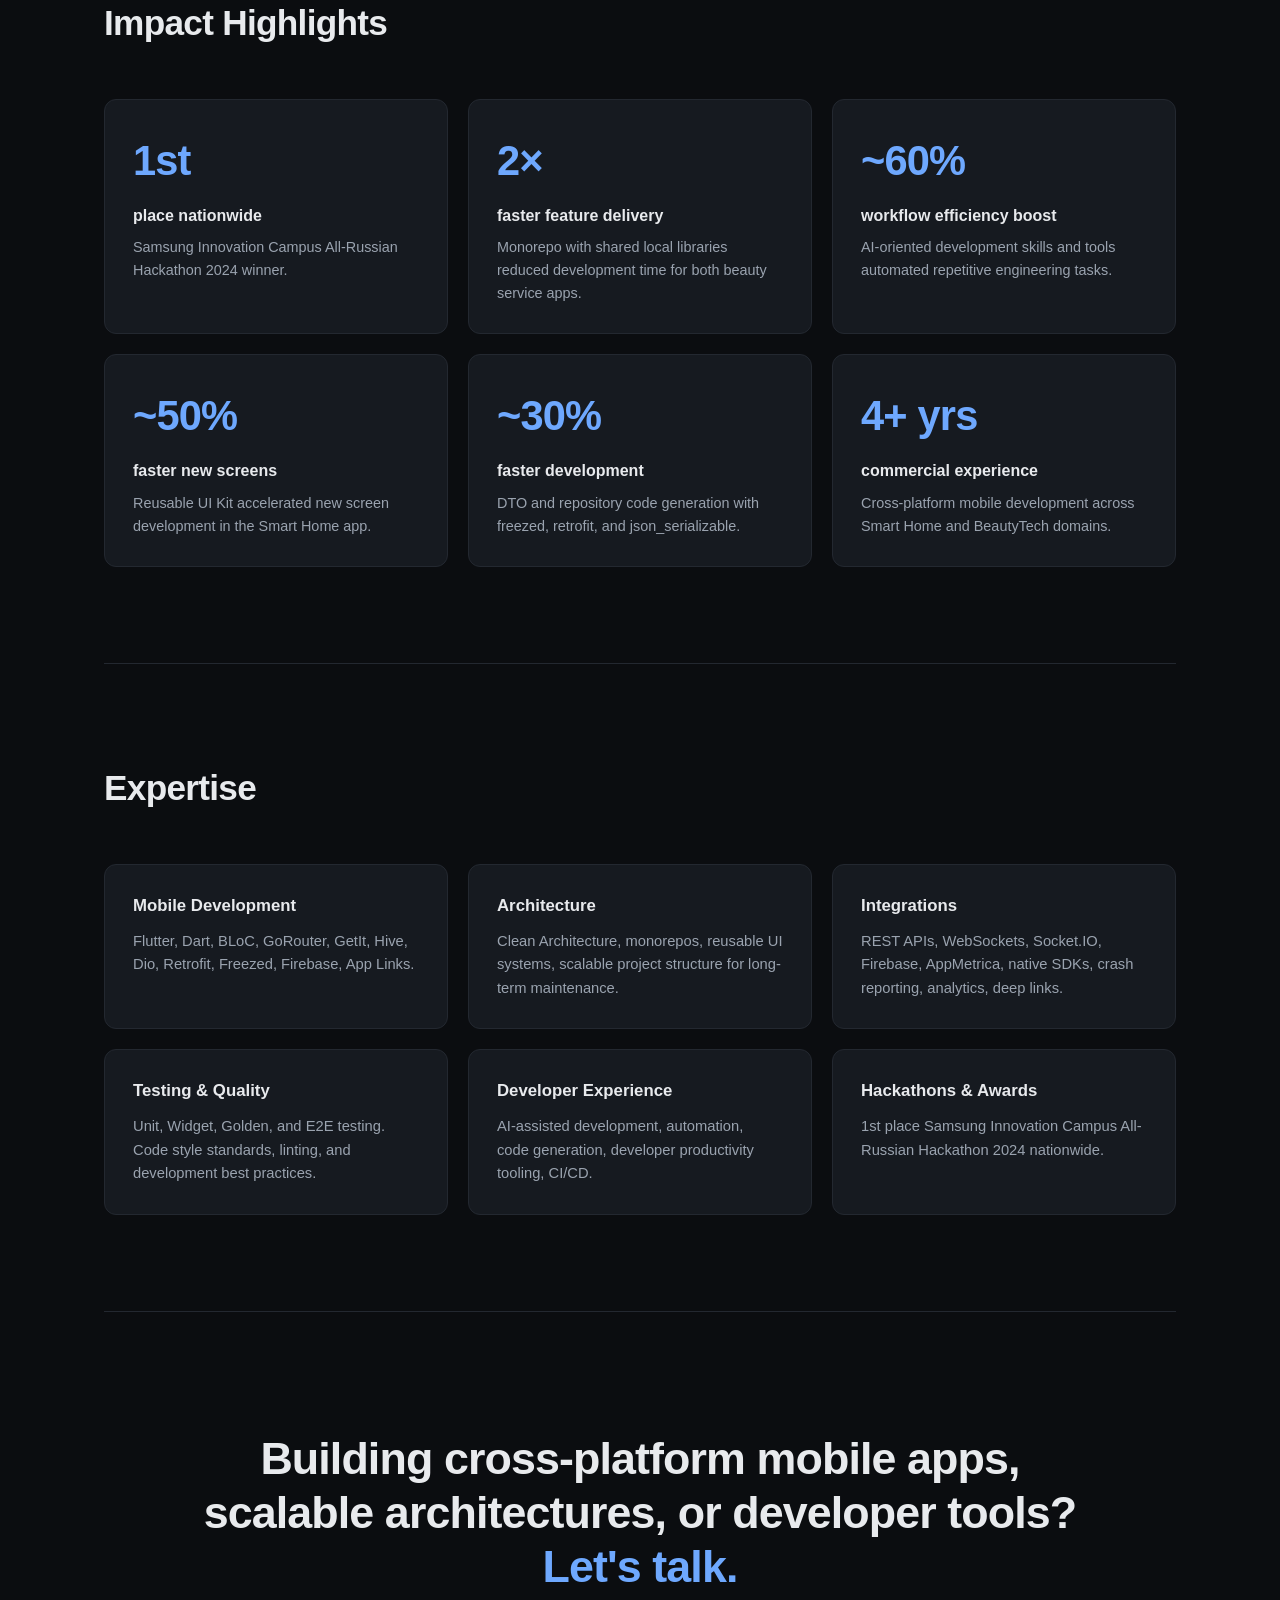
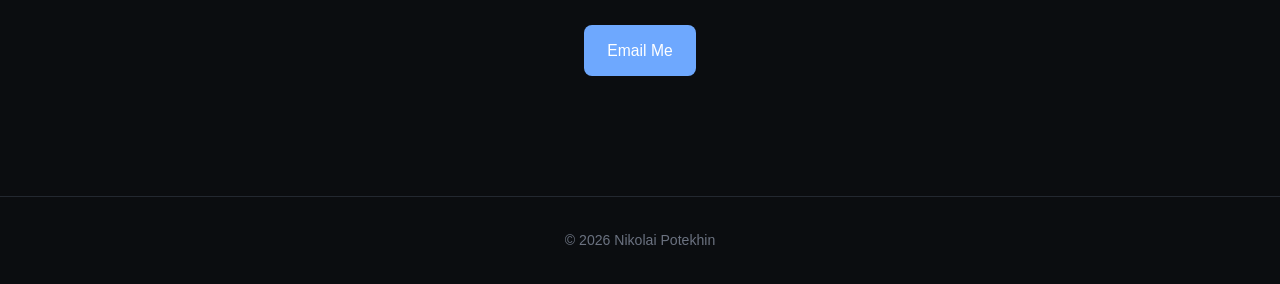
==== commit 029e5c5b: "website completed" ====
--- a/index.html
+++ b/index.html
@@ -4,8 +4,8 @@
 <head>
   <meta charset="UTF-8">
   <meta name="viewport" content="width=device-width, initial-scale=1">
-  <title>Nikol — Software Engineer & Hackathon Winner</title>
-  <meta name="description" content="Software engineer specializing in full-stack development, competitive programming, and award-winning hackathon projects. 1st place Samsung Hackathon nationwide.">
+  <title>Nikolai Potekhin — Flutter Developer</title>
+  <meta name="description" content="Flutter Developer with 4+ years of experience building cross-platform mobile applications for iOS and Android. Smart Home and BeautyTech domains. 1st place Samsung Innovation Campus Hackathon nationwide.">
   <link rel="icon" type="image/png" href="./assets/images/favicon.png">
   <link rel="apple-touch-icon" href="./assets/images/favicon.png">
   <link rel="stylesheet" href="./css/style.css">
@@ -28,22 +28,21 @@
 <body>
   <header class="site-header">
     <div class="header-inner">
-      <a class="brand" href="./index.html" aria-label="Nikol home">
-        <img class="brand-avatar" src="./assets/images/avatar.png" alt="Nikol">
-        <span class="brand-name text-balance">Nikol</span>
+      <a class="brand" href="./index.html" aria-label="Nikolai Potekhin home">
+        <img class="brand-avatar" src="./assets/images/avatar.png" alt="Nikolai Potekhin">
+        <span class="brand-name text-balance">Nikolai Potekhin</span>
       </a>
       <nav class="primary-nav" aria-label="Primary navigation">
         <a href="#work" class="nav-link">Work</a>
         <a href="#impact" class="nav-link">Impact</a>
         <a href="#expertise" class="nav-link">Expertise</a>
-        <a href="#testimonials" class="nav-link">Testimonials</a>
         <a href="#contact" class="nav-link">Contact</a>
       </nav>
       <div class="header-actions" aria-label="Profile links">
-        <a class="button button-ghost" href="./docs/" target="_blank" rel="noopener noreferrer">CV</a>
-        <a class="button button-ghost" href="https://github.com/PLACEHOLDER_GITHUB_USERNAME" target="_blank" rel="noopener noreferrer">GitHub</a>
-        <a class="button button-ghost" href="https://www.linkedin.com/in/PLACEHOLDER_LINKEDIN" target="_blank" rel="noopener noreferrer">LinkedIn</a>
-        <button class="header-email-copy" type="button" aria-label="Copy email address" data-header-email-copy data-copy-email="PLACEHOLDER_EMAIL@example.com" data-copy-tooltip="Copy email" data-copy-state="">
+        <a class="button button-ghost" href="./docs/Nikolai_Potekhin_Flutter_Developer.pdf" target="_blank" rel="noopener noreferrer">CV</a>
+        <a class="button button-ghost" href="https://github.com/nikolay-potehin" target="_blank" rel="noopener noreferrer">GitHub</a>
+        <a class="button button-ghost" href="https://www.linkedin.com/in/nikolay-potehin" target="_blank" rel="noopener noreferrer">LinkedIn</a>
+        <button class="header-email-copy" type="button" aria-label="Copy email address" data-header-email-copy data-copy-email="homecomp2018@gmail.com" data-copy-tooltip="Copy email" data-copy-state="">
           <span>Email</span>
           <span class="header-email-status" aria-live="polite" aria-atomic="true"></span>
         </button>
@@ -84,14 +83,14 @@
       <p id="contact-dialog-title" class="contact-modal-title">Contact</p>
       <button class="contact-modal-close" type="button" aria-label="Close contact modal" data-contact-close>Close —</button>
       <div class="contact-modal-links" aria-label="Contact links">
-        <a class="contact-modal-item" href="./docs/" target="_blank" rel="noopener noreferrer" data-contact-link>CV</a>
-        <a class="contact-modal-item" href="https://github.com/PLACEHOLDER_GITHUB_USERNAME" target="_blank" rel="noopener noreferrer" data-contact-link>GitHub</a>
-        <a class="contact-modal-item" href="https://www.linkedin.com/in/PLACEHOLDER_LINKEDIN" target="_blank" rel="noopener noreferrer" data-contact-link>LinkedIn</a>
-        <button class="contact-modal-item" type="button" data-contact-email-copy data-contact-email="PLACEHOLDER_EMAIL@example.com" aria-label="Copy email address">
+        <a class="contact-modal-item" href="./docs/Nikolai_Potekhin_Flutter_Developer.pdf" target="_blank" rel="noopener noreferrer" data-contact-link>CV</a>
+        <a class="contact-modal-item" href="https://github.com/nikolay-potehin" target="_blank" rel="noopener noreferrer" data-contact-link>GitHub</a>
+        <a class="contact-modal-item" href="https://www.linkedin.com/in/nikolay-potehin" target="_blank" rel="noopener noreferrer" data-contact-link>LinkedIn</a>
+        <button class="contact-modal-item" type="button" data-contact-email-copy data-contact-email="homecomp2018@gmail.com" aria-label="Copy email address">
           <span data-contact-email-label>Email</span>
           <span class="contact-modal-status" data-contact-email-status aria-live="polite" aria-atomic="true"></span>
         </button>
-        <a class="contact-modal-item" href="https://t.me/PLACEHOLDER_TELEGRAM" target="_blank" rel="noopener noreferrer" data-contact-link>Telegram</a>
+        <a class="contact-modal-item" href="https://t.me/nesarcazi" target="_blank" rel="noopener noreferrer" data-contact-link>Telegram</a>
       </div>
     </div>
   </div>
@@ -100,13 +99,13 @@
     <section class="hero" aria-labelledby="hero-title">
       <div class="hero-copy">
         <div class="hero-heading">
-          <h1 id="hero-title" class="text-balance">Software&nbsp;Engineer</h1>
-          <p class="hero-subheadline text-balance">Full-Stack · Competitive&nbsp;Programming · Hackathon&nbsp;Winner · Scalable&nbsp;Systems</p>
+          <h1 id="hero-title" class="text-balance">Flutter&nbsp;Developer</h1>
+          <p class="hero-subheadline text-balance">Cross-Platform Mobile · Clean&nbsp;Architecture · BLoC · Hackathon&nbsp;Winner</p>
         </div>
-        <p class="hero-body text-pretty">Building robust full-stack applications, developer tools, and high-performance systems. 1st place winner of the Samsung Hackathon nationwide. Passionate about clean architecture, algorithmic problem-solving, and shipping products that matter.</p>
-        <p class="hero-availability text-body text-pretty">PLACEHOLDER_LOCATION · Remote worldwide · Open to relocation</p>
+        <p class="hero-body text-pretty">Flutter Developer with 4+ years of experience building cross-platform mobile applications for iOS and Android using Flutter and Dart. Worked on commercial products in Smart Home and BeautyTech domains, focusing on scalable architecture, clean code, and developer experience.</p>
+        <p class="hero-availability text-body text-pretty">Novi Sad, Serbia · Remote worldwide · Open to relocation</p>
         <div class="hero-actions">
-          <a class="button button-primary" href="mailto:PLACEHOLDER_EMAIL@example.com">Email Me</a>
+          <a class="button button-primary" href="mailto:homecomp2018@gmail.com">Email Me</a>
         </div>
       </div>
     </section>
@@ -118,96 +117,96 @@
         <article class="case-card">
           <div class="case-text">
             <div class="case-intro">
-              <p class="company-label">Samsung Hackathon</p>
-              <h3 class="text-balance">1st Place — Nationwide Samsung Hackathon</h3>
-              <p class="case-tags-text text-pretty">Hackathon · Nationwide · 1st Place · Team Project</p>
-              <p class="case-summary text-pretty">Won first place at the nationwide Samsung Hackathon, competing against PLACEHOLDER_NUMBER_OF_TEAMS teams. Built PLACEHOLDER_PROJECT_DESCRIPTION in PLACEHOLDER_HACKATHON_DURATION hours.</p>
+              <p class="company-label">Polka LLC</p>
+              <h3 class="text-balance">Beauty Services Ecosystem</h3>
+              <p class="case-tags-text text-pretty">Flutter · Dart · BLoC · Dio · Firebase · GoRouter · AppMetrica · WebSocket · App Links</p>
+              <p class="case-summary text-pretty">Development of a mobile ecosystem for beauty service customers and professionals — two production Flutter applications built within a shared monorepo architecture.</p>
             </div>
             <dl>
               <div>
                 <dt>Goal</dt>
-                <dd class="text-pretty">Solve a real-world challenge posed by Samsung within a tight timebox, demonstrating technical depth, product thinking, and teamwork.</dd>
+                <dd class="text-pretty">Build and maintain cross-platform mobile applications for beauty service customers and professionals, with pixel-perfect UI based on Figma designs and robust real-time communication.</dd>
               </div>
               <div>
                 <dt>Impact</dt>
-                <dd class="text-pretty">Awarded 1st place nationwide. The project PLACEHOLDER_IMPACT_DESCRIPTION and was recognized by Samsung judges for PLACEHOLDER_JUDGE_PRAISE.</dd>
+                <dd class="text-pretty">Developed a monorepo architecture with shared local libraries, reducing feature development time for both applications by approximately 2×. Created AI-oriented development skills and tools that automated repetitive engineering tasks and improved workflow efficiency by ~60%. Integrated analytics, crash reporting, deep links, and websocket communication.</dd>
               </div>
             </dl>
           </div>
           <div class="case-media">
-            <img src="./assets/images/cover-samsung-hackathon.png" alt="Samsung Hackathon 1st place project preview" loading="lazy">
+            <img src="./assets/images/cover-project-1.png" alt="Beauty Services Ecosystem preview" loading="lazy">
           </div>
         </article>
 
         <article class="case-card">
           <div class="case-text">
             <div class="case-intro">
-              <p class="company-label">PLACEHOLDER_COMPANY_1</p>
-              <h3 class="text-balance">PLACEHOLDER_PROJECT_TITLE_1</h3>
-              <p class="case-tags-text text-pretty">PLACEHOLDER_TECH_STACK_1</p>
-              <p class="case-summary text-pretty">PLACEHOLDER_PROJECT_SUMMARY_1</p>
+              <p class="company-label">K Telecom LLC</p>
+              <h3 class="text-balance">Smart Home Mobile Application</h3>
+              <p class="case-tags-text text-pretty">Flutter · Dart · BLoC · GetIt · Hive · Dio · Retrofit · Freezed · Firebase · Socket.IO · REST API</p>
+              <p class="case-summary text-pretty">Cross-platform mobile application for managing smart home devices, notifications, and monitoring systems for iOS and Android.</p>
             </div>
             <dl>
               <div>
                 <dt>Goal</dt>
-                <dd class="text-pretty">PLACEHOLDER_PROJECT_GOAL_1</dd>
+                <dd class="text-pretty">Design and build a scalable Smart Home application with reusable components, code generation for DTOs and repositories, and a critical event notification system for monitoring.</dd>
               </div>
               <div>
                 <dt>Impact</dt>
-                <dd class="text-pretty">PLACEHOLDER_PROJECT_IMPACT_1</dd>
+                <dd class="text-pretty">Designed and implemented a reusable UI Kit that accelerated new screen development by ~50%. Introduced DTO and repository code generation using freezed, retrofit, and json_serializable, improving development speed by ~30%. Participated in API design, code reviews, and architecture discussions, and configured code style standards and linting across the project.</dd>
               </div>
             </dl>
           </div>
           <div class="case-media">
-            <img src="./assets/images/cover-project-1.png" alt="PLACEHOLDER_PROJECT_TITLE_1 preview" loading="lazy">
+            <img src="./assets/images/cover-project-2.png" alt="Smart Home Mobile Application preview" loading="lazy">
           </div>
         </article>
 
         <article class="case-card">
           <div class="case-text">
             <div class="case-intro">
-              <p class="company-label">PLACEHOLDER_COMPANY_2</p>
-              <h3 class="text-balance">PLACEHOLDER_PROJECT_TITLE_2</h3>
-              <p class="case-tags-text text-pretty">PLACEHOLDER_TECH_STACK_2</p>
-              <p class="case-summary text-pretty">PLACEHOLDER_PROJECT_SUMMARY_2</p>
+              <p class="company-label">Samsung Innovation Campus Hackathon 2024</p>
+              <h3 class="text-balance">1st Place — Nationwide Samsung Hackathon</h3>
+              <p class="case-tags-text text-pretty">Hackathon · Nationwide · 1st Place · Team Project</p>
+              <p class="case-summary text-pretty">Won first place at the nationwide Samsung Innovation Campus All-Russian Hackathon 2024, competing against teams from across the country.</p>
             </div>
             <dl>
               <div>
                 <dt>Goal</dt>
-                <dd class="text-pretty">PLACEHOLDER_PROJECT_GOAL_2</dd>
+                <dd class="text-pretty">Solve a real-world challenge posed by Samsung within a tight timebox, demonstrating technical depth, product thinking, and teamwork.</dd>
               </div>
               <div>
                 <dt>Impact</dt>
-                <dd class="text-pretty">PLACEHOLDER_PROJECT_IMPACT_2</dd>
+                <dd class="text-pretty">Awarded 1st place nationwide. Recognized by Samsung judges for technical execution and product thinking.</dd>
               </div>
             </dl>
           </div>
           <div class="case-media">
-            <img src="./assets/images/cover-project-2.png" alt="PLACEHOLDER_PROJECT_TITLE_2 preview" loading="lazy">
+            <img src="./assets/images/cover-samsung-hackathon.png" alt="Samsung Hackathon 1st place project preview" loading="lazy">
           </div>
         </article>
 
         <article class="case-card">
           <div class="case-text">
             <div class="case-intro">
-              <p class="company-label">PLACEHOLDER_COMPANY_3</p>
-              <h3 class="text-balance">PLACEHOLDER_PROJECT_TITLE_3</h3>
-              <p class="case-tags-text text-pretty">PLACEHOLDER_TECH_STACK_3</p>
-              <p class="case-summary text-pretty">PLACEHOLDER_PROJECT_SUMMARY_3</p>
+              <p class="company-label">Ural Federal University</p>
+              <h3 class="text-balance">Street Art Application</h3>
+              <p class="case-tags-text text-pretty">Flutter · Dart · Cross-Platform · Interactive Maps · University Project</p>
+              <p class="case-summary text-pretty">A cross-platform Flutter application for discovering street art works, artists, and festivals in Yekaterinburg using interactive maps.</p>
             </div>
             <dl>
               <div>
                 <dt>Goal</dt>
-                <dd class="text-pretty">PLACEHOLDER_PROJECT_GOAL_3</dd>
+                <dd class="text-pretty">Build a cross-platform application as part of a university project that lets users explore the street art scene of Yekaterinburg — artworks, artists, and festivals.</dd>
               </div>
               <div>
                 <dt>Impact</dt>
-                <dd class="text-pretty">PLACEHOLDER_PROJECT_IMPACT_3</dd>
+                <dd class="text-pretty">Delivered a working cross-platform Flutter app with interactive maps, showcasing the city's street art culture and providing a foundation for further expansion.</dd>
               </div>
             </dl>
           </div>
           <div class="case-media">
-            <img src="./assets/images/cover-project-3.png" alt="PLACEHOLDER_PROJECT_TITLE_3 preview" loading="lazy">
+            <img src="./assets/images/cover-project-3.png" alt="Street Art Application preview" loading="lazy">
           </div>
         </article>
 
@@ -222,32 +221,32 @@
         <article class="impact-item">
           <strong class="text-balance">1st</strong>
           <h3 class="text-body text-balance">place nationwide</h3>
-          <p class="text-pretty">Samsung Hackathon winner out of PLACEHOLDER_NUMBER_OF_TEAMS teams.</p>
-        </article>
-        <article class="impact-item">
-          <strong class="text-balance">PLACEHOLDER_METRIC_1</strong>
-          <h3 class="text-body text-balance">PLACEHOLDER_METRIC_LABEL_1</h3>
-          <p class="text-pretty">PLACEHOLDER_METRIC_DESCRIPTION_1</p>
-        </article>
-        <article class="impact-item">
-          <strong class="text-balance">PLACEHOLDER_METRIC_2</strong>
-          <h3 class="text-body text-balance">PLACEHOLDER_METRIC_LABEL_2</h3>
-          <p class="text-pretty">PLACEHOLDER_METRIC_DESCRIPTION_2</p>
-        </article>
-        <article class="impact-item">
-          <strong class="text-balance">PLACEHOLDER_METRIC_3</strong>
-          <h3 class="text-body text-balance">PLACEHOLDER_METRIC_LABEL_3</h3>
-          <p class="text-pretty">PLACEHOLDER_METRIC_DESCRIPTION_3</p>
-        </article>
-        <article class="impact-item">
-          <strong class="text-balance">PLACEHOLDER_METRIC_4</strong>
-          <h3 class="text-body text-balance">PLACEHOLDER_METRIC_LABEL_4</h3>
-          <p class="text-pretty">PLACEHOLDER_METRIC_DESCRIPTION_4</p>
-        </article>
-        <article class="impact-item">
-          <strong class="text-balance">Full-Stack</strong>
-          <h3 class="text-body text-balance">engineering</h3>
-          <p class="text-pretty">End-to-end delivery from architecture to deployment.</p>
+          <p class="text-pretty">Samsung Innovation Campus All-Russian Hackathon 2024 winner.</p>
+        </article>
+        <article class="impact-item">
+          <strong class="text-balance">2×</strong>
+          <h3 class="text-body text-balance">faster feature delivery</h3>
+          <p class="text-pretty">Monorepo with shared local libraries reduced development time for both beauty service apps.</p>
+        </article>
+        <article class="impact-item">
+          <strong class="text-balance">~60%</strong>
+          <h3 class="text-body text-balance">workflow efficiency boost</h3>
+          <p class="text-pretty">AI-oriented development skills and tools automated repetitive engineering tasks.</p>
+        </article>
+        <article class="impact-item">
+          <strong class="text-balance">~50%</strong>
+          <h3 class="text-body text-balance">faster new screens</h3>
+          <p class="text-pretty">Reusable UI Kit accelerated new screen development in the Smart Home app.</p>
+        </article>
+        <article class="impact-item">
+          <strong class="text-balance">~30%</strong>
+          <h3 class="text-body text-balance">faster development</h3>
+          <p class="text-pretty">DTO and repository code generation with freezed, retrofit, and json_serializable.</p>
+        </article>
+        <article class="impact-item">
+          <strong class="text-balance">4+ yrs</strong>
+          <h3 class="text-body text-balance">commercial experience</h3>
+          <p class="text-pretty">Cross-platform mobile development across Smart Home and BeautyTech domains.</p>
         </article>
       </div>
     </section>
@@ -258,80 +257,46 @@
       </div>
       <div class="expertise-grid">
         <article class="expertise-item">
-          <h3 class="text-body text-balance">Backend & Systems</h3>
-          <p class="text-pretty">PLACEHOLDER_BACKEND_TECH</p>
-        </article>
-        <article class="expertise-item">
-          <h3 class="text-body text-balance">Frontend</h3>
-          <p class="text-pretty">PLACEHOLDER_FRONTEND_TECH</p>
-        </article>
-        <article class="expertise-item">
-          <h3 class="text-body text-balance">Infrastructure & DevOps</h3>
-          <p class="text-pretty">PLACEHOLDER_DEVOPS_TECH</p>
-        </article>
-        <article class="expertise-item">
-          <h3 class="text-body text-balance">Competitive Programming</h3>
-          <p class="text-pretty">PLACEHOLDER_COMPETITIVE_NOTES</p>
+          <h3 class="text-body text-balance">Mobile Development</h3>
+          <p class="text-pretty">Flutter, Dart, BLoC, GoRouter, GetIt, Hive, Dio, Retrofit, Freezed, Firebase, App Links.</p>
+        </article>
+        <article class="expertise-item">
+          <h3 class="text-body text-balance">Architecture</h3>
+          <p class="text-pretty">Clean Architecture, monorepos, reusable UI systems, scalable project structure for long-term maintenance.</p>
+        </article>
+        <article class="expertise-item">
+          <h3 class="text-body text-balance">Integrations</h3>
+          <p class="text-pretty">REST APIs, WebSockets, Socket.IO, Firebase, AppMetrica, native SDKs, crash reporting, analytics, deep links.</p>
+        </article>
+        <article class="expertise-item">
+          <h3 class="text-body text-balance">Testing & Quality</h3>
+          <p class="text-pretty">Unit, Widget, Golden, and E2E testing. Code style standards, linting, and development best practices.</p>
+        </article>
+        <article class="expertise-item">
+          <h3 class="text-body text-balance">Developer Experience</h3>
+          <p class="text-pretty">AI-assisted development, automation, code generation, developer productivity tooling, CI/CD.</p>
         </article>
         <article class="expertise-item">
           <h3 class="text-body text-balance">Hackathons & Awards</h3>
-          <p class="text-pretty">1st place Samsung Hackathon nationwide. PLACEHOLDER_OTHER_AWARDS</p>
-        </article>
-        <article class="expertise-item">
-          <h3 class="text-body text-balance">Languages & Tools</h3>
-          <p class="text-pretty">PLACEHOLDER_LANGUAGES_TOOLS</p>
-        </article>
-      </div>
-    </section>
-
-    <section class="page-section testimonials-section" id="testimonials" aria-labelledby="testimonials-title">
-      <div class="section-header">
-        <h2 id="testimonials-title" class="text-balance">People about working with me</h2>
-      </div>
-      <div class="testimonial-list">
-        <figure class="testimonial-card">
-          <figcaption class="testimonial-person">
-            <img class="testimonial-avatar" src="./assets/images/avatar-testimonial-1.png" alt="PLACEHOLDER_TESTIMONIAL_NAME_1" loading="lazy">
-            <span>
-              <strong class="text-balance">PLACEHOLDER_TESTIMONIAL_NAME_1</strong>
-              <span class="text-pretty">PLACEHOLDER_TESTIMONIAL_ROLE_1</span>
-            </span>
-          </figcaption>
-          <blockquote>
-            <p class="text-pretty">"PLACEHOLDER_TESTIMONIAL_QUOTE_1"</p>
-          </blockquote>
-          <a class="button button-ghost" href="https://www.linkedin.com/in/PLACEHOLDER_LINKEDIN" target="_blank" rel="noopener noreferrer">Read more on LinkedIn</a>
-        </figure>
-        <figure class="testimonial-card">
-          <figcaption class="testimonial-person">
-            <img class="testimonial-avatar" src="./assets/images/avatar-testimonial-2.png" alt="PLACEHOLDER_TESTIMONIAL_NAME_2" loading="lazy">
-            <span>
-              <strong class="text-balance">PLACEHOLDER_TESTIMONIAL_NAME_2</strong>
-              <span class="text-pretty">PLACEHOLDER_TESTIMONIAL_ROLE_2</span>
-            </span>
-          </figcaption>
-          <blockquote>
-            <p class="text-pretty">"PLACEHOLDER_TESTIMONIAL_QUOTE_2"</p>
-          </blockquote>
-          <a class="button button-ghost" href="https://www.linkedin.com/in/PLACEHOLDER_LINKEDIN" target="_blank" rel="noopener noreferrer">Read more on LinkedIn</a>
-        </figure>
+          <p class="text-pretty">1st place Samsung Innovation Campus All-Russian Hackathon 2024 nationwide.</p>
+        </article>
       </div>
     </section>
 
     <section class="cta-section" id="contact" aria-labelledby="cta-title">
       <div class="cta-heading">
         <h2 id="cta-title" class="text-balance">
-          Building complex products,<br>
-          developer tools, or scalable systems?<br>
+          Building cross-platform mobile apps,<br>
+          scalable architectures, or developer tools?<br>
           <span class="cta-accent">Let's talk.</span>
         </h2>
       </div>
-      <a class="button button-primary" href="mailto:PLACEHOLDER_EMAIL@example.com">Email Me</a>
+      <a class="button button-primary" href="mailto:homecomp2018@gmail.com">Email Me</a>
     </section>
   </main>
 
   <footer class="site-footer">
-    <p>© 2026 Nikol</p>
+    <p>© 2026 Nikolai Potekhin</p>
   </footer>
 
   <script src="./js/main.js"></script>
--- a/css/style.css
+++ b/css/style.css
@@ -58,6 +58,7 @@
 html {
   scroll-behavior: smooth;
   scroll-padding-top: var(--header-height);
+  overflow-x: hidden;
 }
 
 body {
@@ -68,6 +69,8 @@
   -webkit-font-smoothing: antialiased;
   -moz-osx-font-smoothing: grayscale;
   transition: background var(--transition), color var(--transition);
+  overflow-x: hidden;
+  max-width: 100%;
 }
 
 body.is-scroll-locked {
@@ -558,8 +561,10 @@
 /* ===== Impact grid ===== */
 .impact-grid {
   display: grid;
-  grid-template-columns: repeat(3, 1fr);
+  grid-template-columns: repeat(3, minmax(0, 1fr));
   gap: 20px;
+  width: 100%;
+  min-width: 0;
 }
 
 .impact-item {
@@ -568,6 +573,9 @@
   border-radius: var(--radius-md);
   background: var(--bg-card);
   transition: border-color var(--transition);
+  min-width: 0;
+  overflow-wrap: break-word;
+  word-break: break-word;
 }
 
 .impact-item:hover {
@@ -597,8 +605,10 @@
 /* ===== Expertise grid ===== */
 .expertise-grid {
   display: grid;
-  grid-template-columns: repeat(3, 1fr);
+  grid-template-columns: repeat(3, minmax(0, 1fr));
   gap: 20px;
+  width: 100%;
+  min-width: 0;
 }
 
 .expertise-item {
@@ -606,6 +616,9 @@
   border: 1px solid var(--border);
   border-radius: var(--radius-md);
   background: var(--bg-card);
+  min-width: 0;
+  overflow-wrap: break-word;
+  word-break: break-word;
 }
 
 .expertise-item h3 {
@@ -710,14 +723,13 @@
   }
 
   .case-card {
-    grid-template-columns: 1fr;
-    gap: 24px;
+    grid-template-columns: repeat(2, minmax(0, 1fr));
     padding: 24px;
   }
 
   .impact-grid,
   .expertise-grid {
-    grid-template-columns: repeat(2, 1fr);
+    grid-template-columns: repeat(2, minmax(0, 1fr));
   }
 
   .testimonial-list {
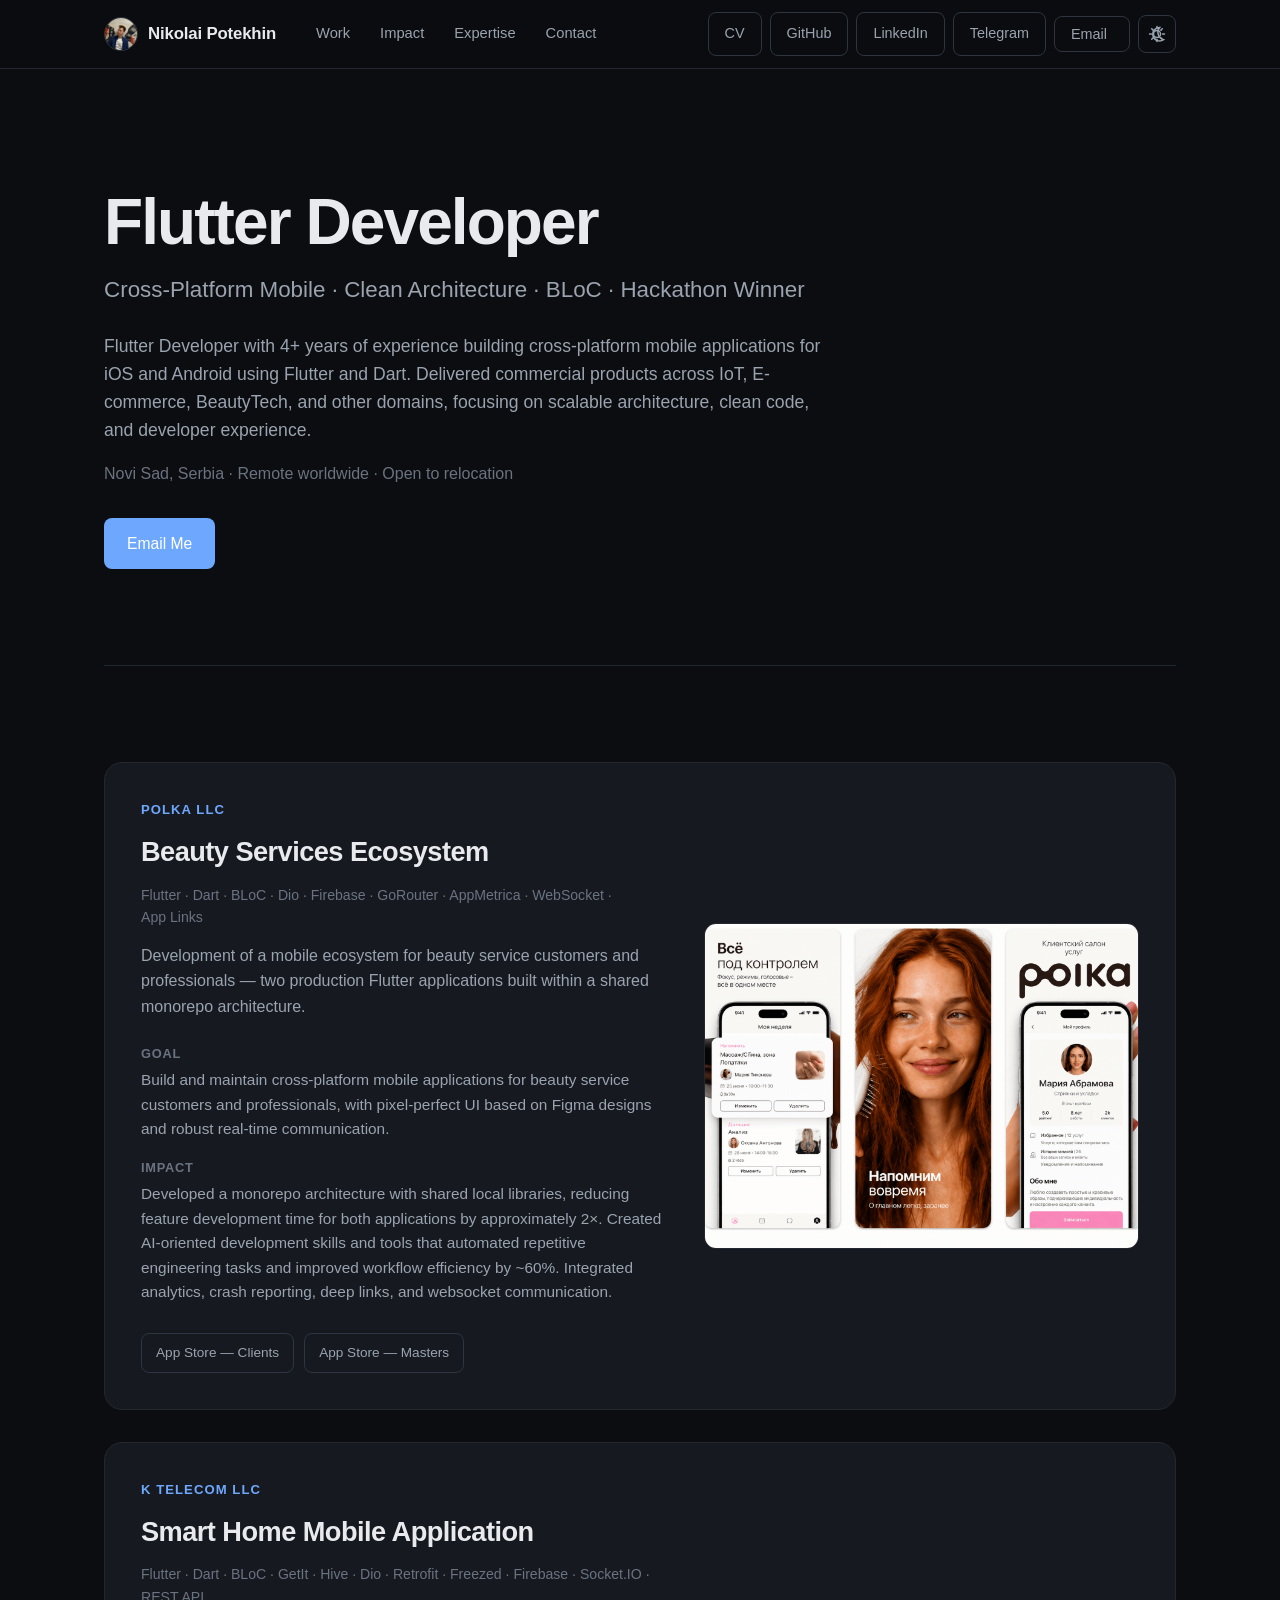
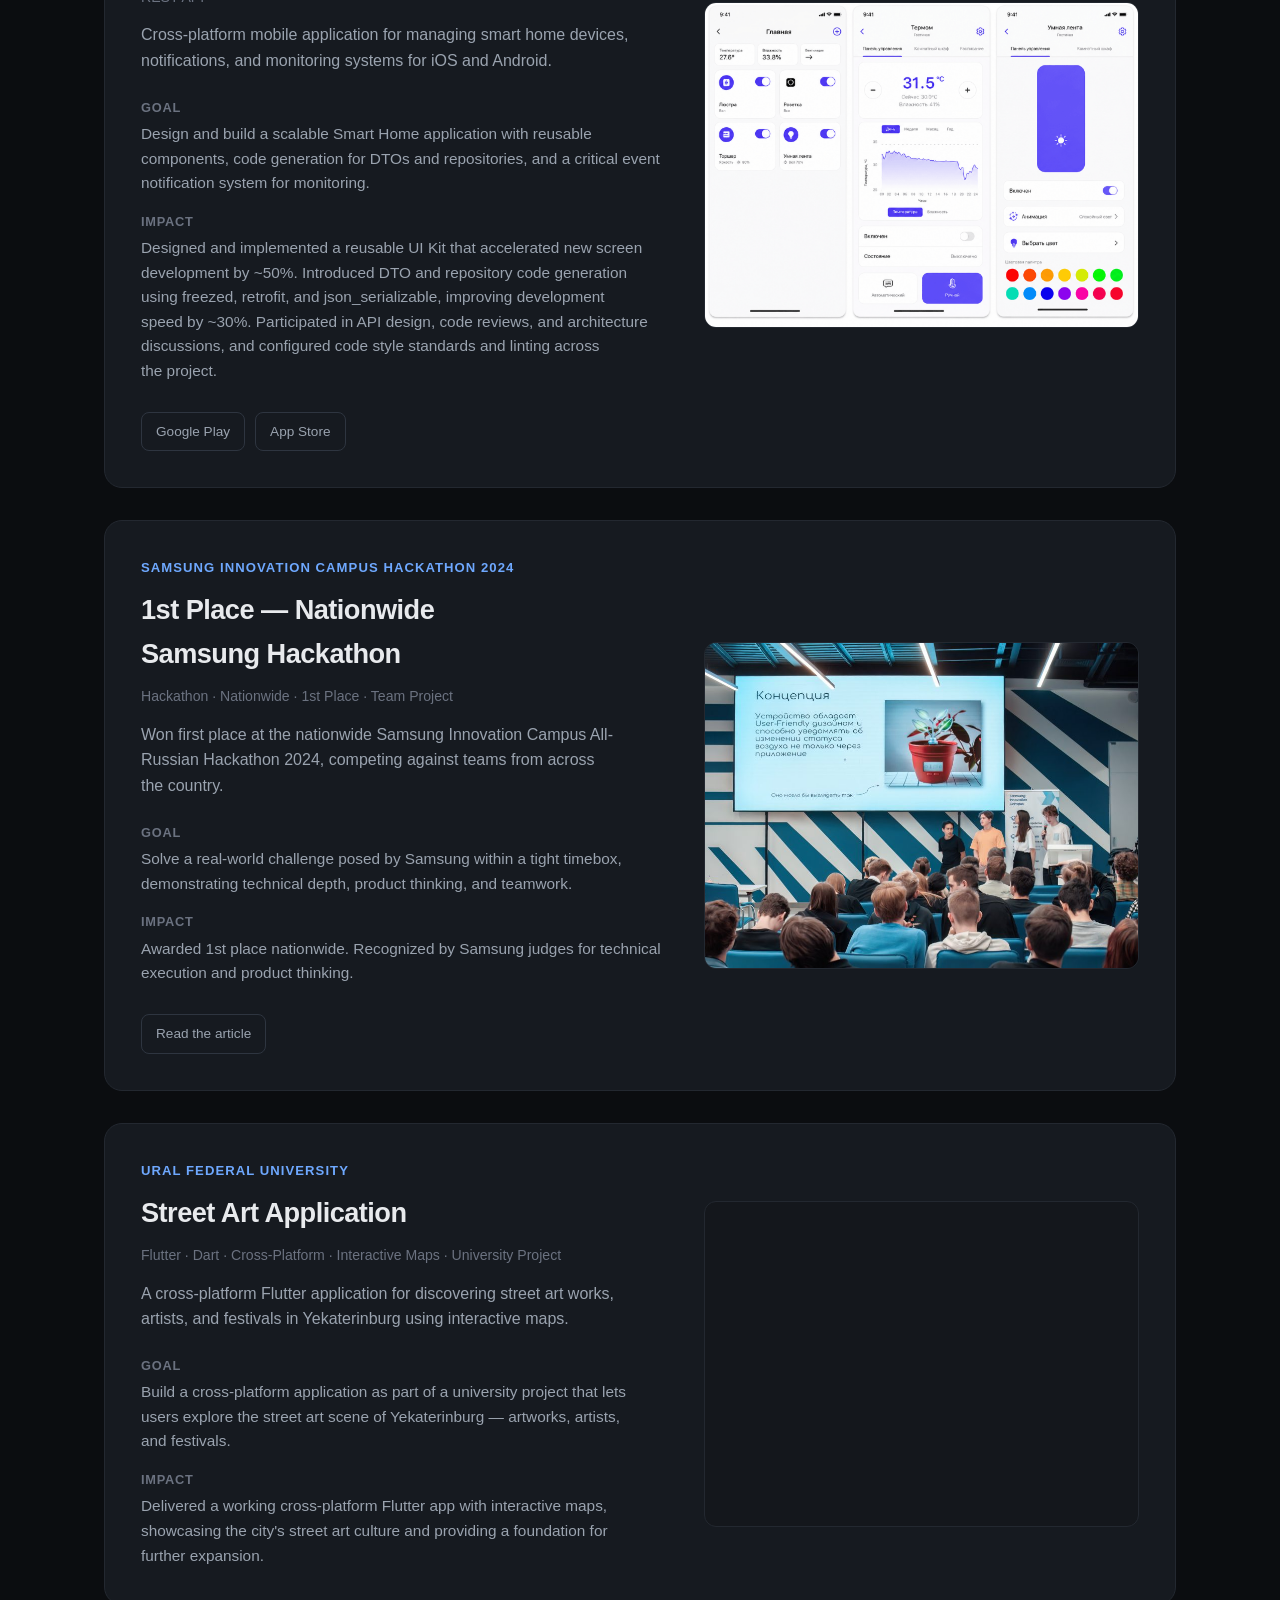
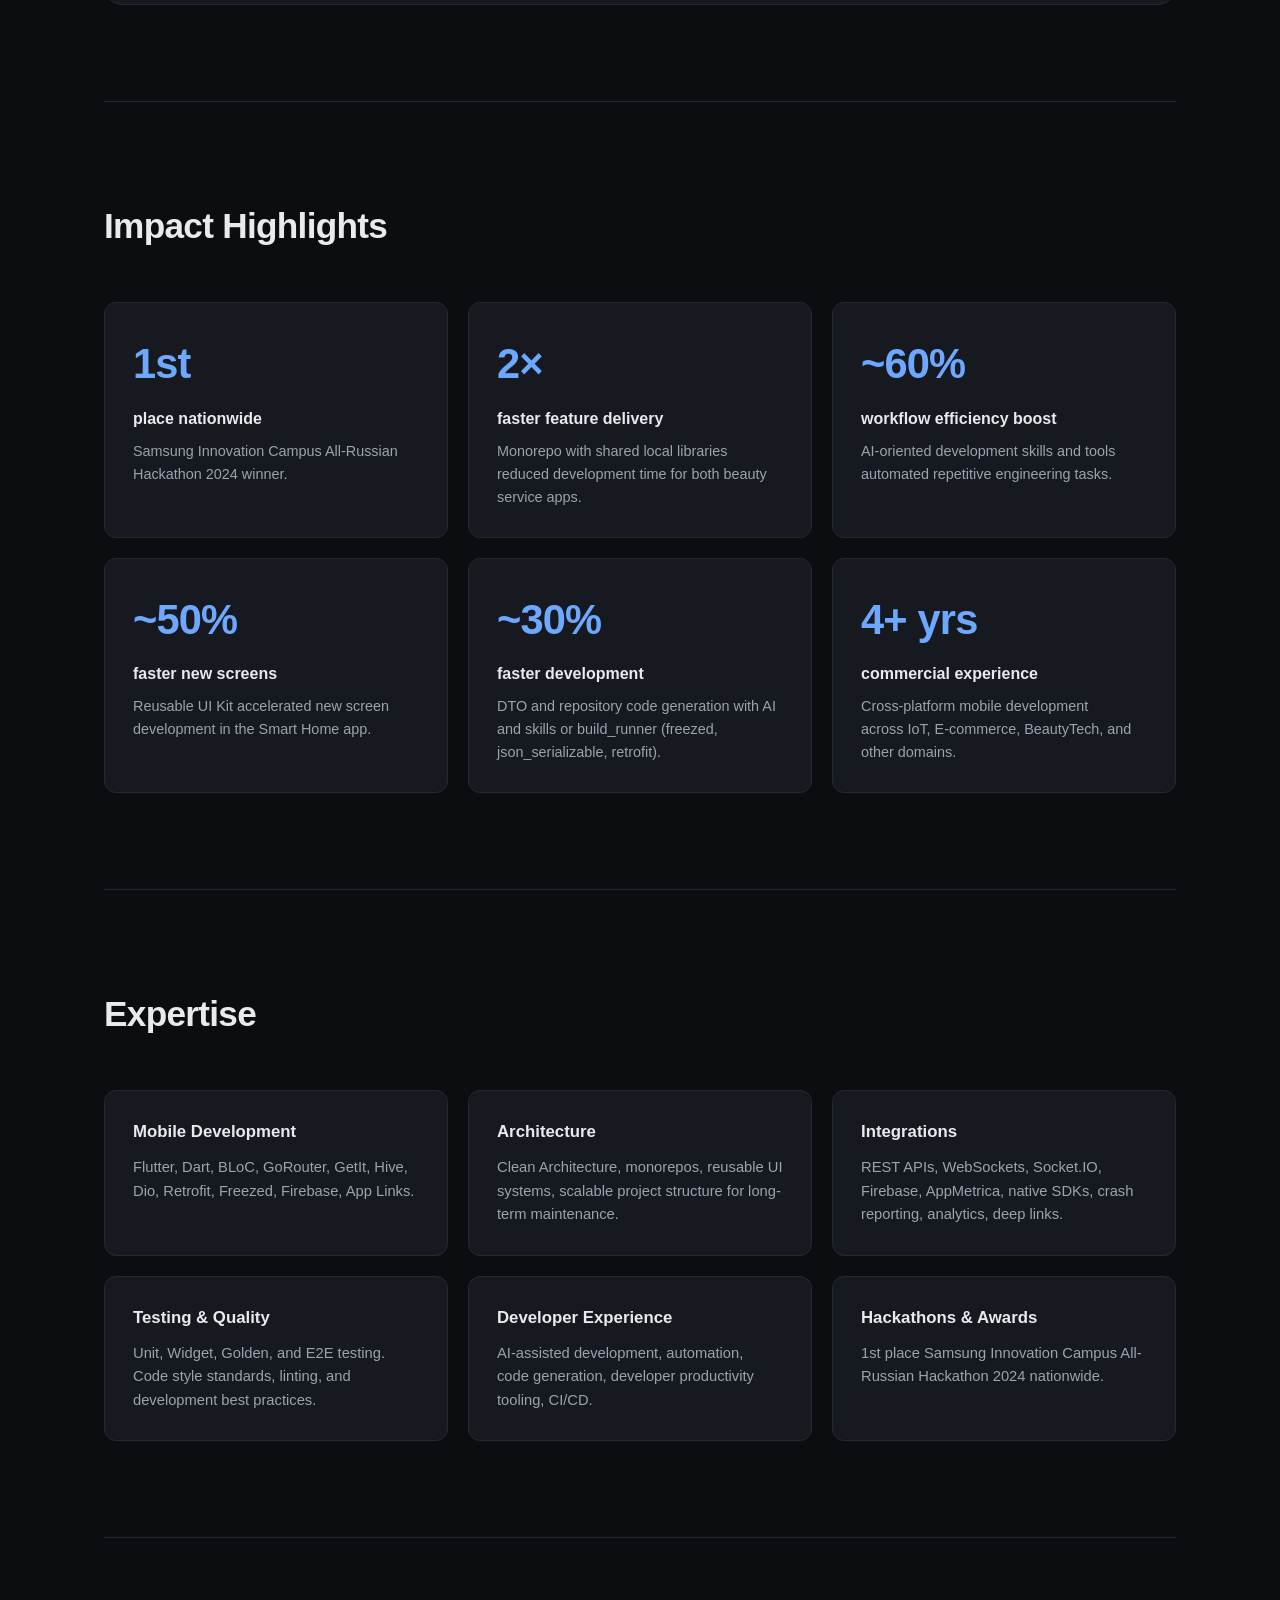
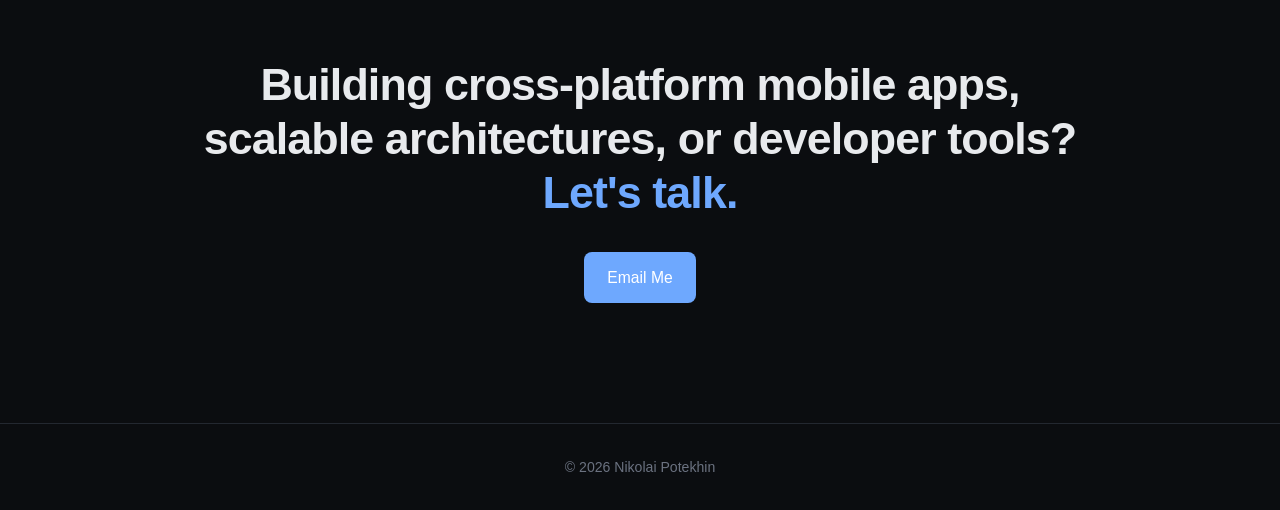
==== commit b73704d9: "added assets, links and media" ====
--- a/index.html
+++ b/index.html
@@ -42,6 +42,7 @@
         <a class="button button-ghost" href="./docs/Nikolai_Potekhin_Flutter_Developer.pdf" target="_blank" rel="noopener noreferrer">CV</a>
         <a class="button button-ghost" href="https://github.com/nikolay-potehin" target="_blank" rel="noopener noreferrer">GitHub</a>
         <a class="button button-ghost" href="https://www.linkedin.com/in/nikolay-potehin" target="_blank" rel="noopener noreferrer">LinkedIn</a>
+        <a class="button button-ghost" href="https://t.me/nesarcazi" target="_blank" rel="noopener noreferrer">Telegram</a>
         <button class="header-email-copy" type="button" aria-label="Copy email address" data-header-email-copy data-copy-email="homecomp2018@gmail.com" data-copy-tooltip="Copy email" data-copy-state="">
           <span>Email</span>
           <span class="header-email-status" aria-live="polite" aria-atomic="true"></span>
@@ -102,7 +103,7 @@
           <h1 id="hero-title" class="text-balance">Flutter&nbsp;Developer</h1>
           <p class="hero-subheadline text-balance">Cross-Platform Mobile · Clean&nbsp;Architecture · BLoC · Hackathon&nbsp;Winner</p>
         </div>
-        <p class="hero-body text-pretty">Flutter Developer with 4+ years of experience building cross-platform mobile applications for iOS and Android using Flutter and Dart. Worked on commercial products in Smart Home and BeautyTech domains, focusing on scalable architecture, clean code, and developer experience.</p>
+        <p class="hero-body text-pretty">Flutter Developer with 4+ years of experience building cross-platform mobile applications for iOS and Android using Flutter and Dart. Delivered commercial products across IoT, E-commerce, BeautyTech, and other domains, focusing on scalable architecture, clean code, and developer experience.</p>
         <p class="hero-availability text-body text-pretty">Novi Sad, Serbia · Remote worldwide · Open to relocation</p>
         <div class="hero-actions">
           <a class="button button-primary" href="mailto:homecomp2018@gmail.com">Email Me</a>
@@ -132,6 +133,10 @@
                 <dd class="text-pretty">Developed a monorepo architecture with shared local libraries, reducing feature development time for both applications by approximately 2×. Created AI-oriented development skills and tools that automated repetitive engineering tasks and improved workflow efficiency by ~60%. Integrated analytics, crash reporting, deep links, and websocket communication.</dd>
               </div>
             </dl>
+            <div class="case-links">
+              <a class="case-link" href="https://apps.apple.com/us/app/polka-beauty-marketplace/id6740820071" target="_blank" rel="noopener noreferrer">App Store — Clients</a>
+              <a class="case-link" href="https://apps.apple.com/us/app/%D0%BF%D0%BE%D0%BB%D0%BA%D0%B0-%D0%B7%D0%B0%D0%BF%D0%B8%D1%81%D1%8C-%D0%BA%D0%BB%D0%B8%D0%B5%D0%BD%D1%82%D0%BE%D0%B2-%D0%BE%D0%BD%D0%BB%D0%B0%D0%B9%D0%BD/id6740822813" target="_blank" rel="noopener noreferrer">App Store — Masters</a>
+            </div>
           </div>
           <div class="case-media">
             <img src="./assets/images/cover-project-1.png" alt="Beauty Services Ecosystem preview" loading="lazy">
@@ -156,6 +161,10 @@
                 <dd class="text-pretty">Designed and implemented a reusable UI Kit that accelerated new screen development by ~50%. Introduced DTO and repository code generation using freezed, retrofit, and json_serializable, improving development speed by ~30%. Participated in API design, code reviews, and architecture discussions, and configured code style standards and linting across the project.</dd>
               </div>
             </dl>
+            <div class="case-links">
+              <a class="case-link" href="https://play.google.com/store/apps/details?id=com.k_telecom.smart_home&hl=en_SG" target="_blank" rel="noopener noreferrer">Google Play</a>
+              <a class="case-link" href="https://apps.apple.com/pl/app/%D1%82%D0%B5%D1%80%D0%B5%D0%BCok/id6466175411" target="_blank" rel="noopener noreferrer">App Store</a>
+            </div>
           </div>
           <div class="case-media">
             <img src="./assets/images/cover-project-2.png" alt="Smart Home Mobile Application preview" loading="lazy">
@@ -180,6 +189,9 @@
                 <dd class="text-pretty">Awarded 1st place nationwide. Recognized by Samsung judges for technical execution and product thinking.</dd>
               </div>
             </dl>
+            <div class="case-links">
+              <a class="case-link" href="https://www.innovationcampus.ru/scieco2024/#:~:text=%D0%B2%D0%B5%D1%89%D0%B5%D0%B9%C2%BB)%2C%20%D0%9A%D0%BE%D1%87%D0%BD%D0%B5%D0%B2%20%D0%9B%D0%B5%D0%B2%2C-,%D0%9F%D0%BE%D1%82%D0%B5%D1%85%D0%B8%D0%BD%20%D0%9D%D0%B8%D0%BA%D0%BE%D0%BB%D0%B0%D0%B9,-%D0%B8%20%D0%9C%D1%83%D1%85%D0%B0%D0%BC%D0%B5%D1%82%D1%88%D0%B8%D0%BD%20%D0%9D%D0%B8%D0%BA%D0%B8%D1%82%D0%B0" target="_blank" rel="noopener noreferrer">Read the article</a>
+            </div>
           </div>
           <div class="case-media">
             <img src="./assets/images/cover-samsung-hackathon.png" alt="Samsung Hackathon 1st place project preview" loading="lazy">
@@ -206,7 +218,7 @@
             </dl>
           </div>
           <div class="case-media">
-            <img src="./assets/images/cover-project-3.png" alt="Street Art Application preview" loading="lazy">
+            <video src="./assets/videos/demo.mp4" alt="Street Art Application demo" loading="lazy" autoplay muted loop playsinline></video>
           </div>
         </article>
 
@@ -241,12 +253,12 @@
         <article class="impact-item">
           <strong class="text-balance">~30%</strong>
           <h3 class="text-body text-balance">faster development</h3>
-          <p class="text-pretty">DTO and repository code generation with freezed, retrofit, and json_serializable.</p>
+          <p class="text-pretty">DTO and repository code generation with AI and skills or build_runner (freezed, json_serializable, retrofit).</p>
         </article>
         <article class="impact-item">
           <strong class="text-balance">4+ yrs</strong>
           <h3 class="text-body text-balance">commercial experience</h3>
-          <p class="text-pretty">Cross-platform mobile development across Smart Home and BeautyTech domains.</p>
+          <p class="text-pretty">Cross-platform mobile development across IoT, E-commerce, BeautyTech, and other domains.</p>
         </article>
       </div>
     </section>
--- a/css/style.css
+++ b/css/style.css
@@ -207,6 +207,27 @@
   gap: 8px;
 }
 
+.menu-toggle {
+  display: inline-flex;
+  align-items: center;
+  justify-content: center;
+  padding: 9px 16px;
+  border-radius: var(--radius-sm);
+  font-size: 0.9rem;
+  font-weight: 500;
+  border: 1px solid var(--border-strong);
+  background: transparent;
+  color: var(--text-muted);
+  cursor: pointer;
+  transition: border-color var(--transition), color var(--transition), background var(--transition);
+}
+
+.menu-toggle:hover {
+  border-color: var(--accent);
+  color: var(--text);
+  background: var(--accent-soft);
+}
+
 /* ===== Buttons ===== */
 .button {
   display: inline-flex;
@@ -558,6 +579,40 @@
   object-fit: cover;
 }
 
+.case-media video {
+  width: 100%;
+  height: 100%;
+  object-fit: cover;
+}
+
+/* ===== Project links ===== */
+.case-links {
+  display: flex;
+  flex-wrap: wrap;
+  gap: 10px;
+  margin-top: 4px;
+}
+
+.case-link {
+  display: inline-flex;
+  align-items: center;
+  gap: 6px;
+  padding: 8px 14px;
+  border-radius: var(--radius-sm);
+  border: 1px solid var(--border-strong);
+  background: transparent;
+  color: var(--text-muted);
+  font-size: 0.85rem;
+  font-weight: 500;
+  transition: border-color var(--transition), color var(--transition), background var(--transition);
+}
+
+.case-link:hover {
+  border-color: var(--accent);
+  color: var(--text);
+  background: var(--accent-soft);
+}
+
 /* ===== Impact grid ===== */
 .impact-grid {
   display: grid;
